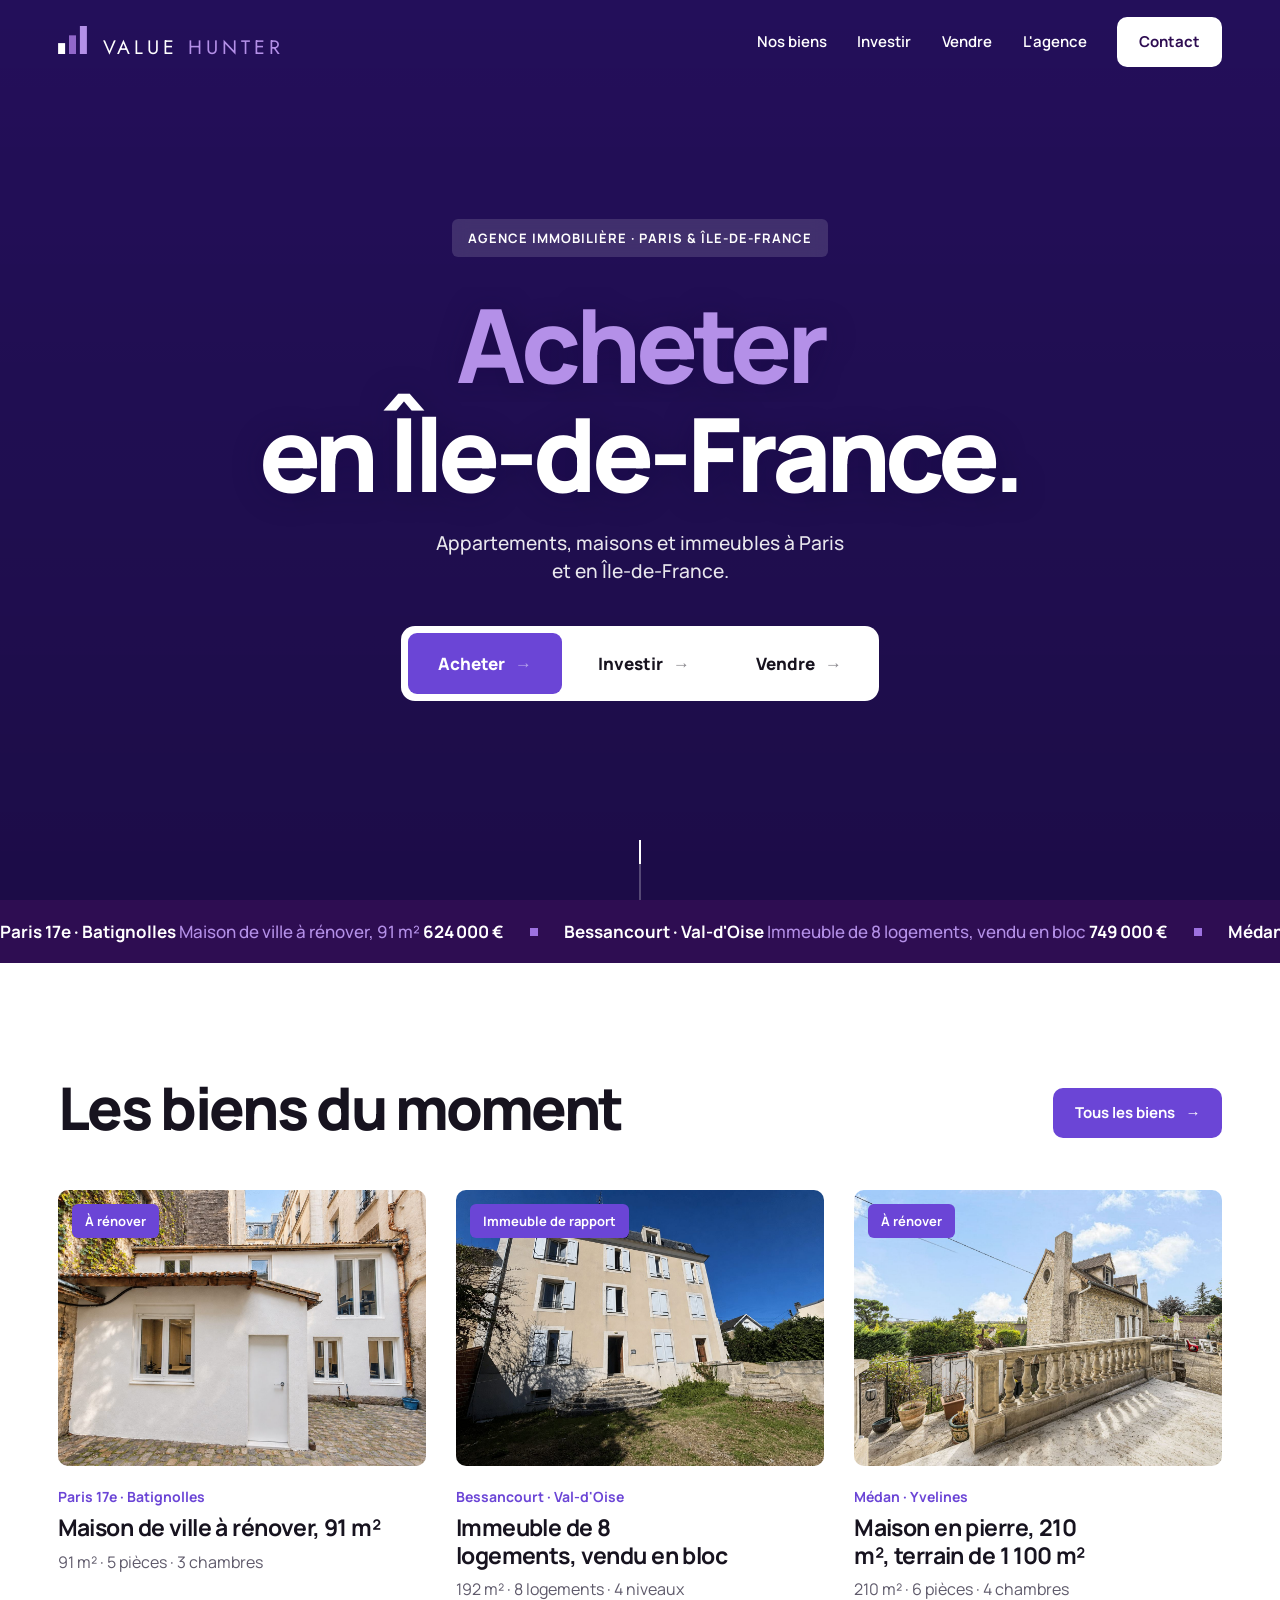
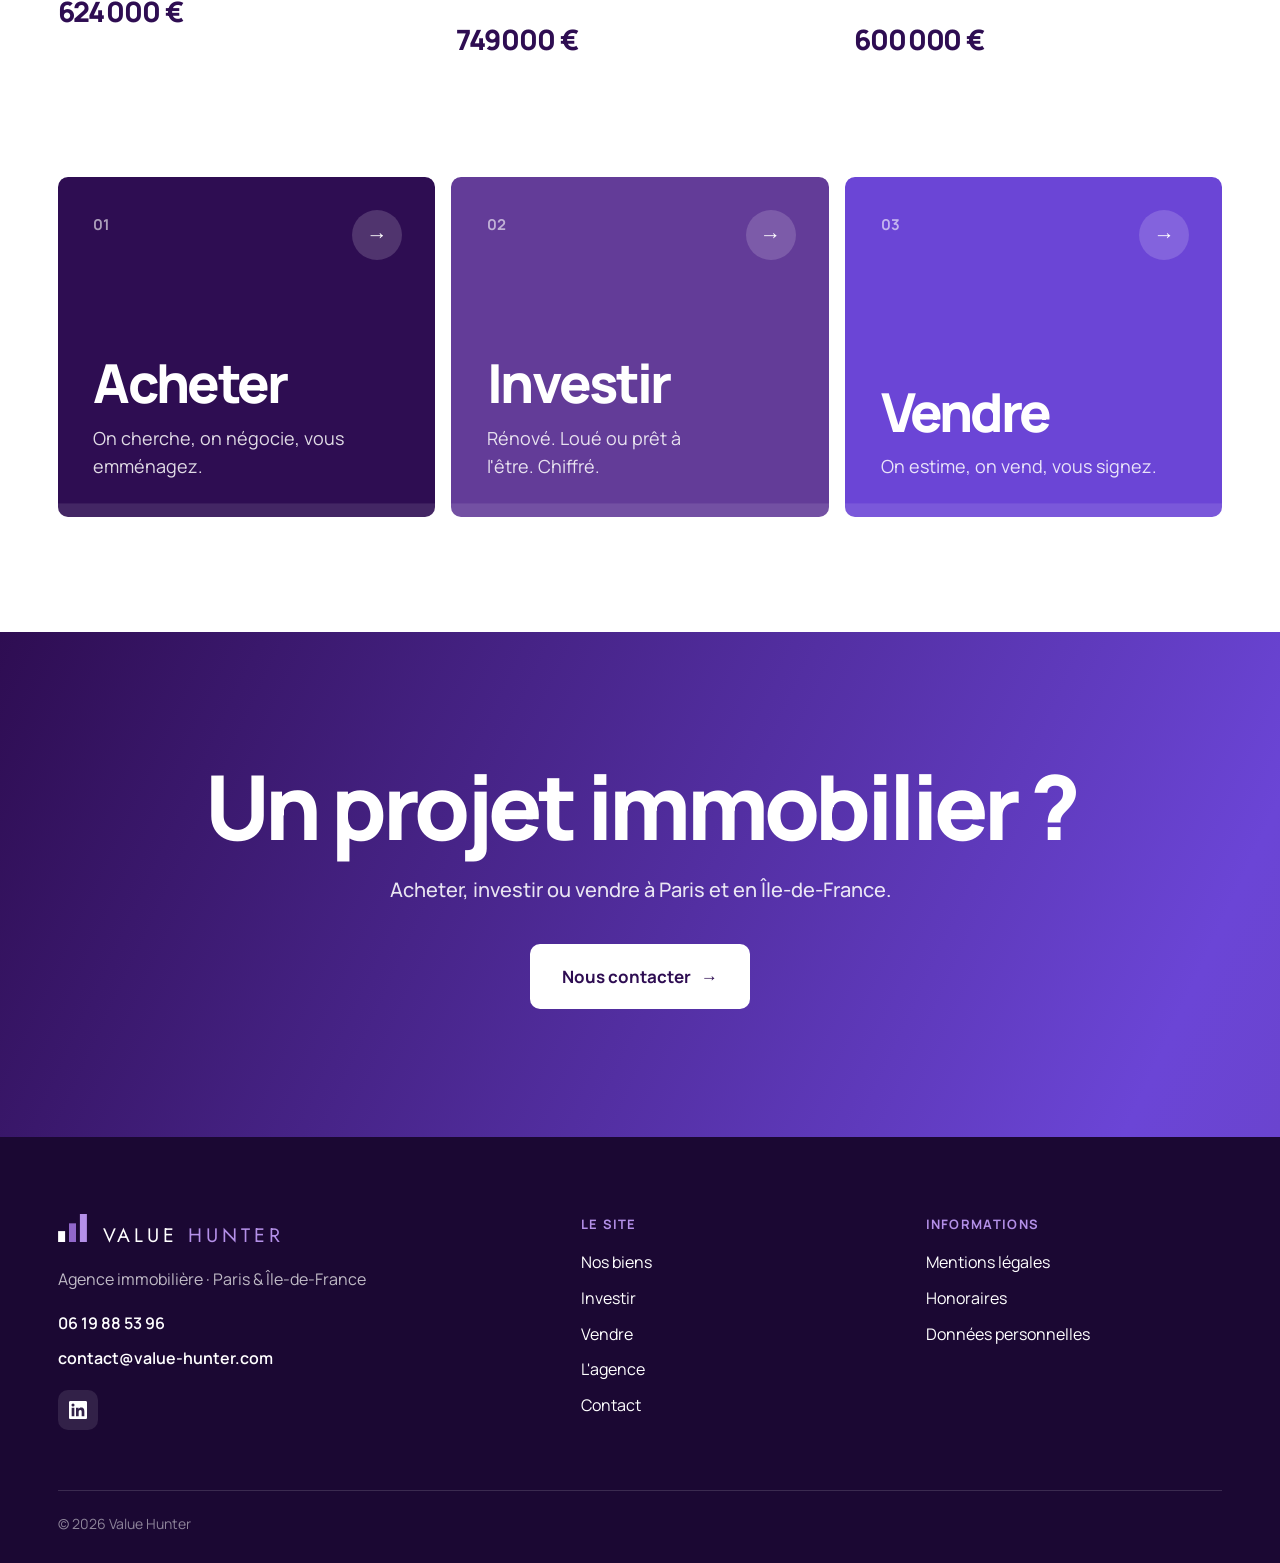
==== index.html @ bbfa6ba8 "Formulaires resserrés" ====
<!doctype html>
<html lang="fr">
<head>
  <meta charset="utf-8">
  <meta name="viewport" content="width=device-width, initial-scale=1">
  <title>Value Hunter · Agence immobilière · Paris &amp; Île-de-France</title>
  <meta name="description" content="Value Hunter, agence immobilière : acheter, investir, vendre à Paris et en Île-de-France.">
  <meta name="robots" content="noindex, nofollow">
  <meta property="og:type" content="website">
  <meta property="og:title" content="Value Hunter · Agence immobilière · Paris &amp; Île-de-France">
  <meta property="og:description" content="Value Hunter, agence immobilière : acheter, investir, vendre à Paris et en Île-de-France.">
  <link rel="icon" href="assets/img/favicon.svg" type="image/svg+xml">
  <link rel="preload" href="assets/fonts/manrope-latin.woff2" as="font" type="font/woff2" crossorigin>
  <link rel="stylesheet" href="assets/css/polices.css?v=202610031515">
  <link rel="stylesheet" href="assets/css/v4.css?v=202610031515">
  <link rel="stylesheet" href="assets/css/v4-pages.css?v=202610031515">
  <script>document.documentElement.classList.add("avec-js")</script>
</head>
<body data-page="accueil">

<main>

  <!-- Haut de page&nbsp;: vue aérienne de la Seine et de Paris, en boucle, teintée en violet.
       Source : Pexels (licence libre). Deux définitions dans assets/video/ ; la haute définition est chargée sur grand écran. -->
  <section class="hero">
    <video class="hero__video" autoplay muted loop playsinline preload="auto" aria-hidden="true" src="assets/video/seine-720.mp4" data-hd="assets/video/seine-1080.mp4"></video>
    <span class="hero__etiquette entre">Agence immobilière · Paris &amp; Île-de-France</span>
    <h1 class="entre" aria-label="Acheter, investir, vendre en Île-de-France."><span class="mots" aria-hidden="true"><span>Acheter</span><span>Investir</span><span>Vendre</span><span>Acheter</span></span><span class="nb" aria-hidden="true">en Île-de-France.</span></h1>
    <p class="entre">Appartements, maisons et immeubles à Paris et <span class="nb">en Île-de-France.</span></p>
    <div class="onglets entre">
      <a href="biens.html">Acheter</a>
      <a href="investir.html">Investir</a>
      <a href="vendre.html">Vendre</a>
    </div>
    <span class="hero__suite" aria-hidden="true"></span>
  </section>

  <div class="defile" aria-hidden="true"><div class="defile__piste" data-defile></div></div>

  <section class="section">
    <div class="conteneur">
      <div class="tete revele">
        <h2>Les biens du moment</h2>
        <a class="bouton bouton--violet" href="biens.html">Tous les biens</a>
      </div>
      <div class="biens" data-biens data-limite="3"></div>
    </div>
  </section>

  <section class="section section--serree">
    <div class="conteneur">
      <div class="entrees">
        <a class="entree revele" href="biens.html">
          <span class="entree__num">01</span>
          <h3>Acheter</h3>
          <p>On cherche, on négocie, vous emménagez.</p>
          <span class="entree__fleche" aria-hidden="true">→</span>
        </a>
        <a class="entree revele" href="investir.html" style="--delai:.1s">
          <span class="entree__num">02</span>
          <h3>Investir</h3>
          <p>Rénové. Loué ou prêt à l'être. Chiffré.</p>
          <span class="entree__fleche" aria-hidden="true">→</span>
        </a>
        <a class="entree revele" href="vendre.html" style="--delai:.2s">
          <span class="entree__num">03</span>
          <h3>Vendre</h3>
          <p>On estime, on vend, vous signez.</p>
          <span class="entree__fleche" aria-hidden="true">→</span>
        </a>
      </div>
    </div>
  </section>

  <section class="appel">
    <div class="conteneur revele">
      <h2>Un projet immobilier&nbsp;?</h2>
      <p>Acheter, investir ou vendre à Paris et en Île-de-France.</p>
      <a class="bouton bouton--blanc bouton--grand" href="contact.html">Nous contacter</a>
    </div>
  </section>
</main>

<script src="assets/js/biens.js?v=202610031515"></script>
<script src="assets/js/v4.js?v=202610031515"></script>
</body>
</html>
---- assets/css/polices.css ----
/* Polices hébergées sur le site (et non plus chargées depuis Google Fonts) :
   aucune donnée de visite n'est transmise à Google. Licence SIL Open Font License.
   Manrope est une police variable : un seul fichier couvre les graisses 400 à 800. */

@font-face {
  font-family: "Manrope";
  font-style: normal;
  font-weight: 400 800;
  font-display: swap;
  src: url("../fonts/manrope-latin-ext.woff2") format("woff2");
  unicode-range: U+0100-02BA, U+02BD-02C5, U+02C7-02CC, U+02CE-02D7, U+02DD-02FF, U+0304, U+0308, U+0329, U+1D00-1DBF, U+1E00-1E9F, U+1EF2-1EFF, U+2020, U+20A0-20AB, U+20AD-20C0, U+2113, U+2C60-2C7F, U+A720-A7FF;
}

@font-face {
  font-family: "Manrope";
  font-style: normal;
  font-weight: 400 800;
  font-display: swap;
  src: url("../fonts/manrope-latin.woff2") format("woff2");
  unicode-range: U+0000-00FF, U+0131, U+0152-0153, U+02BB-02BC, U+02C6, U+02DA, U+02DC, U+0304, U+0308, U+0329, U+2000-206F, U+20AC, U+2122, U+2191, U+2193, U+2212, U+2215, U+FEFF, U+FFFD;
}

/* Jost, réduite aux seules lettres du logo « VALUE HUNTER ». */
@font-face {
  font-family: "Jost";
  font-style: normal;
  font-weight: 400;
  font-display: swap;
  src: url("../fonts/jost-logo.woff2") format("woff2");
  unicode-range: U+20, U+41, U+45, U+48, U+4C, U+4E, U+52, U+54-56;
}
---- assets/css/v4.css ----
/* ==========================================================================
   VALUE HUNTER — style « piste 2 » (vidéo aérienne, moderne)
   Vidéo teintée en violet, titres gras, aplats de couleur francs et lisibles.
   Angles à peine adoucis (pas de gros arrondis), du mouvement à chaque section.
   Pour l'instant utilisé par la page d'accueil uniquement.
   ========================================================================== */

:root {
  /* Couleurs du logo d'origine */
  --nuit: #2E0D52;
  --prune: #633C98;
  --lilas: #9D71E0;
  --lilas-clair: #B490E8;

  --violet: #6B45D6;
  --fond: #FFFFFF;
  --fond-doux: #F6F3FB;
  --encre: #17131F;
  --gris: #5F5A6B;
  --filet: #E6E1EE;

  --police: "Manrope", "Segoe UI", Arial, sans-serif;
  --logo: "Jost", "Manrope", Arial, sans-serif;

  --rayon: 10px;
  --largeur: 1240px;
  --marge: clamp(20px, 4.5vw, 60px);
  --section: clamp(72px, 9vw, 128px);
  --courbe: cubic-bezier(0.2, 0.8, 0.2, 1);
}

*, *::before, *::after { box-sizing: border-box; }
html { scroll-behavior: smooth; -webkit-text-size-adjust: 100%; }
body { margin: 0; background: var(--fond); color: var(--encre); font-family: var(--police); font-size: 18px; line-height: 1.6; -webkit-font-smoothing: antialiased; overflow-x: hidden; }
img, video { display: block; max-width: 100%; }
a { color: inherit; text-decoration: none; }
button { font: inherit; color: inherit; }
:focus-visible { outline: 2px solid var(--lilas); outline-offset: 3px; }
.nb { white-space: nowrap; }

.conteneur { width: 100%; max-width: calc(var(--largeur) + 2 * var(--marge)); margin-inline: auto; padding-inline: var(--marge); }
.section { padding-block: var(--section); }

h1, h2, h3 { margin: 0; font-weight: 800; letter-spacing: -0.04em; line-height: 1.02; text-wrap: balance; }
h2 { font-size: clamp(36px, 4.6vw, 64px); }
h3 { font-size: 23px; font-weight: 700; letter-spacing: -0.025em; line-height: 1.2; }
p { margin: 0; text-wrap: pretty; }

/* ---------- Logo d'origine : trois barres, trois teintes, wordmark bicolore */

.logo { display: inline-flex; align-items: baseline; gap: 16px; }
.logo svg { width: 29px; height: 28px; flex: none; }
.logo__mot { font-family: var(--logo); font-size: 19.5px; line-height: 1; letter-spacing: 0.2em; white-space: nowrap; }
.logo .b1, .logo .value { fill: var(--nuit); color: var(--nuit); }
.logo .b2 { fill: var(--prune); }
.logo .b3, .logo .hunter { fill: var(--lilas); color: var(--lilas); }
/* Version pour fonds sombres */
.logo--clair .b1, .logo--clair .value { fill: #fff; color: #fff; }
.logo--clair .b2 { fill: #9167CA; }
.logo--clair .b3, .logo--clair .hunter { fill: var(--lilas-clair); color: var(--lilas-clair); }
.logo .b1, .logo .b2, .logo .b3, .logo .value, .logo .hunter { transition: fill 0.3s, color 0.3s; }

/* ---------- Boutons : aplats pleins, bien lisibles ----------------------- */

.bouton { display: inline-flex; align-items: center; justify-content: center; gap: 10px; padding: 13px 22px; border-radius: var(--rayon); font-size: 15px; font-weight: 700; transition: background 0.25s, color 0.25s, transform 0.3s var(--courbe); }
.bouton::after { content: "→"; transition: transform 0.3s var(--courbe); }
.bouton:hover { transform: translateY(-2px); }
.bouton:hover::after { transform: translateX(4px); }
.bouton--blanc { background: #fff; color: var(--nuit); }
.bouton--blanc:hover { background: var(--lilas-clair); }
.bouton--violet { background: var(--violet); color: #fff; }
.bouton--violet:hover { background: var(--nuit); }
.bouton--grand { padding: 19px 32px; font-size: 17px; }

/* ---------- En-tête ------------------------------------------------------ */

.entete { position: fixed; inset: 0 0 auto 0; z-index: 50; transition: background 0.3s, box-shadow 0.3s; }
.entete__barre { display: flex; align-items: center; justify-content: space-between; gap: 24px; height: 84px; }
.nav { display: flex; align-items: center; gap: clamp(18px, 2.4vw, 36px); font-size: 15px; font-weight: 600; color: #fff; }
.nav a:not(.bouton) { position: relative; padding-block: 6px; }
.nav a:not(.bouton)::after { content: ""; position: absolute; left: 0; right: 0; bottom: 0; height: 2px; background: currentColor; transform: scaleX(0); transform-origin: left; transition: transform 0.3s var(--courbe); }
.nav a:not(.bouton):hover::after { transform: scaleX(1); }
.nav .bouton::after { display: none; }

/* Au défilement : fond blanc, logo en couleurs */
.entete--defile { background: rgba(255, 255, 255, 0.94); backdrop-filter: blur(14px); box-shadow: 0 1px 0 var(--filet); }
.entete--defile .nav { color: var(--encre); }
.entete--defile .nav .bouton { background: var(--violet); color: #fff; }
.entete--defile .nav .bouton:hover { background: var(--nuit); }

.burger { display: none; width: 44px; height: 44px; padding: 0; border: 0; background: none; cursor: pointer; position: relative; color: #fff; }
.entete--defile .burger, .entete--ouvert .burger { color: var(--encre); }
.burger span { position: absolute; left: 10px; right: 10px; height: 2px; background: currentColor; transition: transform 0.3s, top 0.3s; }
.burger span:nth-child(1) { top: 17px; }
.burger span:nth-child(2) { top: 26px; }
.entete--ouvert .burger span:nth-child(1) { top: 21px; transform: rotate(45deg); }
.entete--ouvert .burger span:nth-child(2) { top: 21px; transform: rotate(-45deg); }

@media (max-width: 880px) {
  .entete__barre { height: 70px; }
  .burger { display: block; }
  .nav { position: fixed; inset: 70px 0 auto 0; flex-direction: column; align-items: stretch; gap: 0; padding: 8px var(--marge) 26px; background: #fff; color: var(--encre); box-shadow: 0 30px 50px rgba(30, 10, 70, 0.18); opacity: 0; visibility: hidden; transform: translateY(-8px); transition: opacity 0.25s, transform 0.25s var(--courbe), visibility 0s 0.25s; }
  .entete--ouvert { background: #fff; }
  .entete--ouvert .nav { opacity: 1; visibility: visible; transform: none; transition: opacity 0.25s, transform 0.25s var(--courbe); }
  .nav a:not(.bouton) { padding: 17px 0; border-bottom: 1px solid var(--filet); font-size: 21px; font-weight: 800; letter-spacing: -0.02em; }
  .nav a:not(.bouton)::after { display: none; }
  .nav .bouton { margin-top: 22px; padding: 17px; background: var(--violet); color: #fff; }
}

/* ---------- Hero : vidéo aérienne teintée -------------------------------- */

.hero { position: relative; display: flex; flex-direction: column; align-items: center; justify-content: center; min-height: 100vh; min-height: 100svh; padding: 120px var(--marge) 100px; overflow: hidden; background: #2A1260; color: #fff; text-align: center; }
.hero__video { position: absolute; inset: 0; width: 100%; height: 100%; object-fit: cover; filter: grayscale(1) contrast(1.25) brightness(1.15); }
.hero::before { content: ""; position: absolute; inset: 0; z-index: 1; background: linear-gradient(180deg, rgba(58, 26, 128, 0.6), rgba(34, 14, 78, 0.78)); mix-blend-mode: multiply; }
.hero::after { content: ""; position: absolute; inset: 0; z-index: 1; background: rgba(84, 44, 180, 0.2); }
.hero > *:not(.hero__video) { position: relative; z-index: 2; }

.hero__etiquette { padding: 9px 16px; border-radius: 6px; background: rgba(255, 255, 255, 0.14); backdrop-filter: blur(8px); font-size: 13px; font-weight: 700; letter-spacing: 0.08em; text-transform: uppercase; }
.hero h1 { margin: 30px 0 24px; font-size: clamp(46px, 8vw, 120px); line-height: 1; letter-spacing: -0.05em; text-shadow: 0 2px 30px rgba(20, 0, 60, 0.35); }

/* Le premier mot du titre change : Acheter, Vendre, Investir */
.mots { display: block; height: 1.12em; overflow: hidden; color: var(--lilas-clair); }
.mots span { display: block; height: 1.12em; line-height: 1.12; animation: mots 7.5s var(--courbe) infinite; }
@keyframes mots {
  0%, 27% { transform: translateY(0); }
  33%, 60% { transform: translateY(-100%); }
  66%, 93% { transform: translateY(-200%); }
  100% { transform: translateY(-300%); }
}

.hero p { max-width: 30em; margin-bottom: 40px; font-size: clamp(18px, 1.5vw, 21px); font-weight: 500; line-height: 1.5; color: rgba(255, 255, 255, 0.9); }

/* Choix Acheter / Investir / Vendre : une barre blanche, nette et lisible */
.onglets { display: inline-flex; flex-wrap: wrap; justify-content: center; gap: 6px; padding: 7px; background: #fff; color: var(--encre); border-radius: 14px; font-weight: 800; font-size: 17px; }
.onglets a { display: inline-flex; align-items: center; gap: 10px; padding: 17px 30px; border-radius: 9px; transition: background 0.25s, color 0.25s; }
.onglets a::after { content: "→"; font-weight: 500; opacity: 0.5; transition: transform 0.3s var(--courbe), opacity 0.3s; }
.onglets a:first-child { background: var(--violet); color: #fff; }
.onglets a:hover { background: var(--nuit); color: #fff; }
.onglets a:hover::after { transform: translateX(5px); opacity: 1; }
@media (max-width: 560px) { .onglets { width: 100%; } .onglets a { flex: 1 1 100%; justify-content: space-between; } }

.hero__suite { position: absolute !important; left: 50%; bottom: 0; width: 2px; height: 60px; margin-left: -1px; background: rgba(255, 255, 255, 0.25); overflow: hidden; }
.hero__suite::after { content: ""; position: absolute; left: 0; top: 0; width: 100%; height: 40%; background: #fff; animation: descend 2.2s var(--courbe) infinite; }
@keyframes descend { from { transform: translateY(-100%); } to { transform: translateY(260%); } }

.hero .entre { animation: entre 1.1s var(--courbe) both; }
.hero .entre:nth-child(3) { animation-delay: 0.1s; }
.hero .entre:nth-child(4) { animation-delay: 0.2s; }
.hero .entre:nth-child(5) { animation-delay: 0.3s; }
@keyframes entre { from { opacity: 0; transform: translateY(22px); } }

/* ---------- Bandeau défilant des biens ----------------------------------- */

.defile { overflow: hidden; padding: 18px 0; background: var(--nuit); color: #fff; font-size: 17px; font-weight: 700; white-space: nowrap; }
.defile__piste { display: inline-block; animation: defile 36s linear infinite; }
.defile:hover .defile__piste { animation-play-state: paused; }
.defile span { color: var(--lilas-clair); font-weight: 500; }
.defile i { display: inline-block; width: 8px; height: 8px; margin: 0 26px 2px; background: var(--lilas); vertical-align: middle; }
@keyframes defile { to { transform: translateX(-50%); } }

/* ---------- Têtes de section --------------------------------------------- */

.tete { display: flex; flex-wrap: wrap; align-items: end; justify-content: space-between; gap: 18px 40px; margin-bottom: clamp(32px, 4vw, 56px); }

/* ---------- Cartes de biens ---------------------------------------------- */

.biens { display: grid; gap: 30px; grid-template-columns: repeat(auto-fill, minmax(min(100%, 320px), 1fr)); }
.bien { display: flex; flex-direction: column; }
.bien__photo { position: relative; aspect-ratio: 4 / 3; overflow: hidden; border-radius: var(--rayon); background: var(--fond-doux); }
.bien__photo img { width: 100%; height: 100%; object-fit: cover; transition: transform 0.9s var(--courbe); }
.bien:hover .bien__photo img { transform: scale(1.07); }
.bien__tag { position: absolute; left: 14px; top: 14px; z-index: 2; padding: 7px 13px; border-radius: 6px; background: var(--violet); color: #fff; font-size: 13px; font-weight: 700; }
.bien__statut { position: absolute; left: 0; right: 0; bottom: 0; padding: 12px 16px; background: var(--violet); color: #fff; font-size: 16px; font-weight: 800; text-align: center; letter-spacing: 0.02em; }
.bien__projection { position: absolute; right: 12px; top: 14px; z-index: 2; padding: 6px 10px; border-radius: 6px; background: rgba(23, 19, 31, 0.72); color: #fff; font-size: 12px; font-weight: 700; }
/* Au survol : un voile violet monte sur la photo */
.bien__voir { position: absolute; inset: 0; display: flex; align-items: flex-end; justify-content: space-between; padding: 20px; background: linear-gradient(180deg, rgba(46, 13, 82, 0) 35%, rgba(46, 13, 82, 0.88) 100%); color: #fff; font-weight: 700; font-size: 17px; opacity: 0; transform: translateY(14px); transition: opacity 0.4s, transform 0.5s var(--courbe); }
.bien__voir::after { content: "→"; display: grid; place-items: center; width: 44px; height: 44px; border-radius: 50%; background: #fff; color: var(--nuit); }
.bien:hover .bien__voir { opacity: 1; transform: none; }
.bien__corps { display: flex; flex-direction: column; flex: 1; padding-top: 20px; }
.bien__lieu { font-size: 14px; font-weight: 700; color: var(--violet); }
.bien h3 { margin: 6px 0 8px; }
.bien__specs { font-size: 16px; color: var(--gris); }
.bien__prix { margin-top: 14px; font-size: 28px; font-weight: 800; letter-spacing: -0.04em; color: var(--nuit); }

/* ---------- Trois entrées : trois aplats aux couleurs du logo ------------ */

.entrees { display: grid; gap: 16px; }
@media (min-width: 860px) { .entrees { grid-template-columns: repeat(3, 1fr); } }
.entree { position: relative; display: flex; flex-direction: column; min-height: 340px; padding: clamp(28px, 2.8vw, 40px); border-radius: var(--rayon); overflow: hidden; color: #fff; transition: transform 0.45s var(--courbe); }
.entree:nth-child(1) { background: var(--nuit); }
.entree:nth-child(2) { background: var(--prune); }
.entree:nth-child(3) { background: var(--violet); }
/* Au survol, une barre monte depuis le bas, comme celles du logo */
.entree::before { content: ""; position: absolute; left: 0; right: 0; bottom: 0; height: 100%; background: rgba(255, 255, 255, 0.1); transform: scaleY(0.04); transform-origin: bottom; transition: transform 0.6s var(--courbe); }
.entree > * { position: relative; }
.entree__num { font-size: 15px; font-weight: 700; color: rgba(255, 255, 255, 0.6); }
.entree h3 { margin: auto 0 14px; padding-top: 40px; font-size: clamp(40px, 4.2vw, 58px); font-weight: 800; letter-spacing: -0.05em; line-height: 1; }
.entree p { max-width: 22em; font-size: 18px; color: rgba(255, 255, 255, 0.85); }
.entree__fleche { position: absolute !important; right: clamp(24px, 2.6vw, 36px); top: clamp(24px, 2.6vw, 36px); display: grid; place-items: center; width: 50px; height: 50px; border-radius: 50%; background: rgba(255, 255, 255, 0.16); font-size: 21px; transition: background 0.35s, color 0.35s, transform 0.45s var(--courbe); }
.entree:hover, .avec-js .entree.revele.visible:hover { transform: translateY(-8px); }
.entree:hover::before { transform: scaleY(1); }
.entree:hover .entree__fleche { background: #fff; color: var(--nuit); transform: rotate(-45deg); }

/* ---------- Bandeau contact : pleine largeur, collé au pied de page ------ */

.appel { position: relative; overflow: hidden; padding-block: clamp(80px, 10vw, 150px); background: linear-gradient(115deg, var(--nuit), var(--violet), var(--prune), var(--nuit)); background-size: 300% 100%; animation: glisse 16s ease-in-out infinite alternate; color: #fff; text-align: center; }
@keyframes glisse { to { background-position: 100% 0; } }
.appel h2 { font-size: clamp(42px, 7vw, 104px); letter-spacing: -0.05em; }
.appel p { max-width: 28em; margin: 22px auto 38px; font-size: 20px; font-weight: 500; color: rgba(255, 255, 255, 0.88); }

/* ---------- Pied de page ------------------------------------------------- */

.pied { background: #1B0833; color: rgba(255, 255, 255, 0.72); padding-block: clamp(52px, 6vw, 84px) 28px; font-size: 16px; }
.pied__grille { display: grid; gap: 36px; }
@media (min-width: 820px) { .pied__grille { grid-template-columns: 1.6fr 1fr 1fr; gap: 48px; } }
.pied__texte { margin-top: 18px; max-width: 24em; }
.pied .pied__coordonnees { margin-top: 18px; font-weight: 600; }
.pied__reseaux { display: flex; gap: 10px; margin-top: 18px; }
.reseau { display: grid; place-items: center; width: 40px; height: 40px; border-radius: var(--rayon); background: rgba(255, 255, 255, 0.1); color: #fff; transition: background 0.25s; }
.reseau:hover { background: var(--violet); }
.reseau svg { width: 18px; height: 18px; }
.pied h4 { margin: 0 0 16px; font-size: 13px; font-weight: 700; letter-spacing: 0.1em; text-transform: uppercase; color: var(--lilas-clair); }
.pied ul { list-style: none; margin: 0; padding: 0; display: grid; gap: 10px; }
.pied ul a { color: #fff; transition: color 0.25s; }
.pied ul a:hover { color: var(--lilas-clair); }
.pied__bas { margin-top: clamp(36px, 5vw, 60px); padding-top: 22px; border-top: 1px solid rgba(255, 255, 255, 0.14); font-size: 14px; color: rgba(255, 255, 255, 0.5); }

/* ---------- Apparitions -------------------------------------------------- */

.avec-js .revele { opacity: 0; transform: translateY(30px); transition: opacity 0.8s var(--courbe), transform 0.8s var(--courbe); transition-delay: var(--delai, 0s); }
.avec-js .revele.visible { opacity: 1; transform: none; }

@media (prefers-reduced-motion: reduce) {
  html { scroll-behavior: auto; }
  *, *::before, *::after { animation: none !important; transition: none !important; }
  .avec-js .revele { opacity: 1; transform: none; }
}
---- assets/css/v4-pages.css ----
/* ==========================================================================
   VALUE HUNTER — composants des pages intérieures
   Complète v4.css (même charte) : en-têtes de page, filtres, fiche d'un bien,
   formulaires, simulateur, pages légales.
   ========================================================================== */

.nav a[aria-current="page"]::after { transform: scaleX(1); }

.section--douce { background: var(--fond-doux); }
.section--serree { padding-top: 0; }
.chapo { max-width: 34em; font-size: clamp(19px, 1.6vw, 22px); line-height: 1.55; color: var(--gris); }
.texte { max-width: 40em; font-size: clamp(18px, 1.5vw, 21px); }
.texte p + p { margin-top: 1.1em; }

/* En-tête de page : bandeau violet animé, sans vidéo.
   Plus bas que sur l'accueil, texte à gauche, rappel des barres du logo à droite. */
.hero--page { min-height: 0; align-items: flex-start; padding: clamp(128px, 12vw, 164px) max(var(--marge), calc((100vw - var(--largeur)) / 2)) clamp(44px, 5vw, 68px); background: linear-gradient(115deg, var(--nuit), var(--violet), var(--prune), var(--nuit)); background-size: 300% 100%; animation: glisse 18s ease-in-out infinite alternate; text-align: left; }
.hero--page::before, .hero--page::after { display: none; }
.hero--page h1 { margin: 22px 0 0; max-width: 11em; font-size: clamp(44px, 6.2vw, 88px); }
.hero--page p { margin: 20px 0 0; max-width: 26em; }
.hero--fiche h1 { margin-top: 22px; max-width: 15em; font-size: clamp(34px, 4.4vw, 62px); }

/* Rappel du logo : une série de filets blancs très fins, de plus en plus hauts, qui se tracent à l'arrivée */
.hero__barres { position: absolute !important; z-index: 1 !important; right: max(var(--marge), calc((100vw - var(--largeur)) / 2)); bottom: 0; display: flex; align-items: flex-end; gap: clamp(9px, 1vw, 14px); height: 64%; pointer-events: none; }
.hero__barres i { display: block; width: 1px; height: calc(8% + var(--n) * 5.4%); background: linear-gradient(180deg, #fff, rgba(255, 255, 255, 0.25)); opacity: calc(0.35 + var(--n) * 0.035); transform-origin: bottom; animation: barre-monte 1.4s var(--courbe) both; animation-delay: calc(0.1s + var(--n) * 0.045s); }
@keyframes barre-monte { from { transform: scaleY(0); } }
@media (max-width: 760px) { .hero__barres { height: 40%; gap: 8px; } .hero__barres i:nth-child(-n+8) { display: none; } }

/* Page L'agence : la présentation est dans le bandeau, les trois questions mordent dessus */
.hero--texte { padding-top: clamp(112px, 10vw, 136px); padding-bottom: clamp(44px, 5vw, 64px); }
.hero--texte h1 { margin-top: 20px; max-width: 24em; text-wrap: pretty; font-size: clamp(24px, 2.7vw, 37px); font-weight: 400; letter-spacing: -0.025em; line-height: 1.22; text-shadow: none; }
.hero--texte h1 strong { font-weight: 800; }
/* Sous la phrase : un filet, une ligne plus discrète, et les trois mots-clés en pastilles */
.hero--texte .hero__ligne { display: flex; flex-wrap: wrap; align-items: center; gap: 10px 16px; margin-top: 26px; padding-top: 20px; max-width: none; border-top: 1px solid rgba(255, 255, 255, 0.28); font-size: 16px; font-weight: 500; color: rgba(255, 255, 255, 0.82); }
.hero__puces { display: inline-flex; flex-wrap: wrap; gap: 8px; }
.hero__puces span { padding: 6px 13px; border-radius: 6px; background: rgba(255, 255, 255, 0.16); font-size: 14px; font-weight: 700; color: #fff; }

.section--chevauche { padding-top: clamp(28px, 3vw, 44px); padding-bottom: clamp(56px, 7vw, 96px); }
/* Cartes claires : fond lilas très pâle, texte sombre ; elles passent au violet au survol */
.entrees .entree--question { min-height: 0; justify-content: flex-start; padding: clamp(26px, 2.6vw, 36px); background: var(--fond-doux); color: var(--encre); transition: color 0.35s, transform 0.45s var(--courbe); }
.entrees .entree--question::before { height: 100%; background: linear-gradient(150deg, var(--violet), var(--nuit)); transform: none; opacity: 0; transition: opacity 0.35s; }
.entree--question:hover { color: #fff; }
.entree--question:hover::before { opacity: 1; }
.entree--question h3 { color: var(--nuit); transition: color 0.35s; }
.entree--question:hover h3 { color: #fff; }
.entrees .entree--question p { color: var(--gris); transition: color 0.35s; }
.entrees .entree--question:hover p { color: rgba(255, 255, 255, 0.88); }
.entree--question .entree__fleche { background: #fff; color: var(--nuit); }
.entree--question h3 { margin: 0 0 12px; padding: 4px 62px 0 0; font-size: clamp(25px, 2.4vw, 32px); letter-spacing: -0.035em; line-height: 1.08; }
.entree--question p { max-width: none; font-size: 17px; }
.entree--question .entree__fleche { width: 44px; height: 44px; font-size: 18px; right: clamp(20px, 2vw, 28px); top: clamp(20px, 2vw, 28px); }

.manifeste { font-size: clamp(24px, 2.6vw, 36px); font-weight: 500; letter-spacing: -0.025em; line-height: 1.28; text-wrap: balance; }
.manifeste + p { margin-top: 28px; font-size: clamp(18px, 1.5vw, 21px); color: var(--gris); }

/* Acheter, rénover, revendre : trois filets fins qui montent, dans les violets du logo.
   Même langage que les filets des bandeaux : du trait, pas de bloc. */
.regard { display: grid; grid-template-columns: repeat(3, 1fr); gap: clamp(14px, 2.4vw, 40px); align-items: end; height: clamp(260px, 28vw, 360px); border-bottom: 1px solid var(--filet); }
.regard__barre { position: relative; display: flex; align-items: flex-end; padding: 0 0 20px 20px; font-size: clamp(16px, 1.6vw, 21px); font-weight: 600; letter-spacing: -0.015em; line-height: 1.2; color: var(--encre); }
.regard__barre:nth-child(1) { height: 40%; --trait: var(--nuit); }
.regard__barre:nth-child(2) { height: 69%; --trait: var(--prune); }
.regard__barre:nth-child(3) { height: 100%; --trait: var(--lilas); }
/* Le filet, et son petit carré au sommet */
.regard__barre::before { content: ""; position: absolute; left: 0; bottom: 0; width: 2px; height: 100%; background: var(--trait); transform-origin: bottom; }
.regard__barre::after { content: ""; position: absolute; left: -3px; top: -4px; width: 8px; height: 8px; background: var(--trait); }
.avec-js .regard .regard__barre::before { transform: scaleY(0); }
.avec-js .regard .regard__barre::after, .avec-js .regard .regard__barre span { opacity: 0; }
.avec-js .regard.visible .regard__barre::before { transform: none; transition: transform 1.1s var(--courbe); transition-delay: calc(var(--i) * 0.2s); }
.avec-js .regard.visible .regard__barre::after, .avec-js .regard.visible .regard__barre span { opacity: 1; transition: opacity 0.5s; transition-delay: calc(0.8s + var(--i) * 0.2s); }

/* Trois questions : un filet de couleur qui se trace, la question, la réponse, un lien.
   Même registre fin que les filets : du trait, pas de bloc. */
.questions { display: grid; gap: clamp(36px, 4vw, 64px); }
@media (min-width: 860px) { .questions { grid-template-columns: repeat(3, 1fr); } }
.question { position: relative; display: flex; flex-direction: column; padding-top: 30px; }
.question::before { content: ""; position: absolute; left: 0; right: 0; top: 0; height: 2px; background: var(--trait); transform-origin: left; }
.question:nth-child(1) { --trait: var(--nuit); }
.question:nth-child(2) { --trait: var(--prune); }
.question:nth-child(3) { --trait: var(--lilas); }
.question h3 { margin-bottom: 14px; font-size: clamp(24px, 2.3vw, 30px); font-weight: 700; letter-spacing: -0.03em; line-height: 1.12; transition: color 0.3s; }
.question p { margin-bottom: 26px; color: var(--gris); }
.question__lien { display: inline-flex; align-items: center; gap: 10px; margin-top: auto; font-size: 15px; font-weight: 700; color: var(--violet); }
.question__lien::after { content: "→"; transition: transform 0.3s var(--courbe); }
.question:hover h3 { color: var(--violet); }
.question:hover .question__lien::after { transform: translateX(6px); }
.avec-js .questions .question::before { transform: scaleX(0); }
.avec-js .questions.visible .question::before { transform: none; transition: transform 1s var(--courbe); }
.avec-js .questions.visible .question:nth-child(2)::before { transition-delay: 0.18s; }
.avec-js .questions.visible .question:nth-child(3)::before { transition-delay: 0.36s; }
.appel--phrase h2 { max-width: 15em; margin-inline: auto; font-size: clamp(32px, 4.6vw, 64px); }
.appel--phrase .bouton { margin-top: 38px; }
.hero--page .hero__prix { margin-top: 22px; font-size: clamp(28px, 3vw, 40px); font-weight: 800; letter-spacing: -0.04em; color: var(--lilas-clair); }

/* Filtres */
.filtres { display: flex; flex-wrap: wrap; gap: 8px; margin-bottom: clamp(32px, 4vw, 52px); }
.filtres button { padding: 12px 20px; border: 0; border-radius: var(--rayon); background: var(--fond-doux); cursor: pointer; font-size: 15px; font-weight: 700; color: var(--nuit); transition: background 0.2s, color 0.2s; }
.filtres button:hover { background: var(--filet); }
.filtres button[aria-pressed="true"] { background: var(--violet); color: #fff; }
.bien[hidden] { display: none; }
.bien__ligne { margin-top: 6px; font-size: 14px; font-weight: 500; color: var(--gris); }

/* Blocs de couleur non cliquables (profils, principes) */
div.entree { min-height: 270px; }
div.entree:hover, .avec-js div.entree.revele.visible:hover { transform: none; }
div.entree h3 { font-size: clamp(30px, 3vw, 40px); }

/* Étapes : trois aplats aux violets du logo, grand chiffre en filigrane,
   reliés par une flèche. Ils arrivent l'un après l'autre au défilement. */
.etapes { display: grid; gap: 16px; counter-reset: etape; }
@media (min-width: 860px) { .etapes { grid-template-columns: repeat(3, 1fr); } }
.etape { position: relative; counter-increment: etape; display: flex; flex-direction: column; justify-content: flex-end; min-height: 0; padding: clamp(22px, 2.2vw, 30px) clamp(24px, 2.4vw, 34px); border-radius: var(--rayon); color: var(--encre); background: var(--fond-doux); transition: transform 0.45s var(--courbe); }
.etape::before { content: "0" counter(etape); display: block; margin-bottom: 14px; font-size: 14px; font-weight: 800; letter-spacing: 0.04em; color: var(--violet); }
.etape h3 { margin-bottom: 6px; color: var(--nuit); font-size: clamp(24px, 2.2vw, 30px); font-weight: 800; letter-spacing: -0.04em; line-height: 1.02; }
.etape p { font-size: 17px; color: var(--gris); }
.etape:hover { transform: translateY(-6px); }
/* Flèche de liaison, à cheval entre deux étapes */
.etape:not(:last-child)::after { content: "→"; position: absolute; z-index: 2; right: -24px; top: 50%; display: grid; place-items: center; width: 34px; height: 34px; margin-top: -17px; border-radius: 50%; background: var(--lilas); color: #fff; font-size: 15px; box-shadow: 0 0 0 5px #fff; }
@media (max-width: 859px) { .etape:not(:last-child)::after { right: auto; left: 50%; top: auto; bottom: -24px; margin: 0 0 0 -17px; transform: rotate(90deg); } }
.avec-js .etapes .etape { opacity: 0; transform: translateY(34px); }
.avec-js .etapes.visible .etape { opacity: 1; transform: none; transition: opacity 0.8s var(--courbe), transform 0.8s var(--courbe); }
.avec-js .etapes.visible .etape:nth-child(2) { transition-delay: 0.15s; }
.avec-js .etapes.visible .etape:nth-child(3) { transition-delay: 0.3s; }
.avec-js .etapes.visible .etape:hover { transform: translateY(-6px); transition-delay: 0s; }


/* Deux colonnes */
.duo { display: grid; gap: clamp(36px, 5vw, 88px); align-items: start; }
.duo > * { min-width: 0; }
@media (min-width: 920px) { .duo { grid-template-columns: repeat(2, minmax(0, 1fr)); } }
.duo h2 { margin-bottom: 22px; }

.liste { list-style: none; margin: 0; padding: 0; }
.liste li { position: relative; padding: 17px 0 17px 30px; border-bottom: 1px solid var(--filet); font-weight: 500; }
.liste li:first-child { border-top: 1px solid var(--filet); }
.liste li::before { content: ""; position: absolute; left: 0; top: 1.55em; width: 10px; height: 10px; background: var(--violet); }

/* Simulateur de rendement */
.simulateur { display: grid; gap: clamp(28px, 4vw, 64px); padding: clamp(26px, 3.6vw, 52px); border-radius: var(--rayon); background: var(--nuit); color: #fff; }
.simulateur > * { min-width: 0; }
@media (min-width: 860px) { .simulateur { grid-template-columns: 1fr 1fr; align-items: center; } }
.simulateur .champ label { color: #fff; }
.simulateur .champ input { background: rgba(255, 255, 255, 0.1); border-color: rgba(255, 255, 255, 0.25); color: #fff; font-weight: 700; }
.simulateur .champ input:focus { border-color: var(--lilas-clair); }
.simulateur__etiquette { font-size: 14px; font-weight: 700; letter-spacing: 0.08em; text-transform: uppercase; color: var(--lilas-clair); }
.simulateur__valeur { display: block; margin: 6px 0 16px; font-size: clamp(64px, 9vw, 128px); font-weight: 800; letter-spacing: -0.06em; line-height: 1; white-space: nowrap; }
.simulateur__mention { font-size: 14px; color: rgba(255, 255, 255, 0.7); }

/* Formulaires */
.formulaire { display: grid; gap: 18px; }
.formulaire__rang { display: grid; gap: 18px; }
@media (min-width: 600px) { .formulaire__rang { grid-template-columns: repeat(2, 1fr); } }
.champ { display: grid; gap: 8px; }
.champ[hidden] { display: none; }
.champ label, .champ legend { padding: 0; font-size: 15px; font-weight: 700; }
.champ input, .champ textarea { width: 100%; padding: 15px 16px; border: 1px solid var(--filet); border-radius: var(--rayon); background: #fff; font: inherit; color: inherit; transition: border-color 0.2s; }
.champ textarea { min-height: 130px; resize: vertical; }
.champ input:focus, .champ textarea:focus { outline: 0; border-color: var(--violet); }
fieldset.champ { border: 0; margin: 0; min-width: 0; }
.choix { display: flex; flex-wrap: wrap; gap: 8px; }
.choix label { display: inline-flex; padding: 12px 20px; border-radius: var(--rayon); background: var(--fond-doux); cursor: pointer; font-weight: 700; color: var(--nuit); transition: background 0.2s, color 0.2s; }
.choix input { position: absolute; opacity: 0; width: 1px; height: 1px; padding: 0; }
.choix label:has(input:checked) { background: var(--violet); color: #fff; }
.choix label:has(input:focus-visible) { outline: 2px solid var(--lilas); outline-offset: 3px; }
.consentement { display: flex; gap: 12px; align-items: flex-start; font-size: 15px; line-height: 1.5; color: var(--gris); }
.consentement input { flex: none; width: 18px; height: 18px; margin: 2px 0 0; accent-color: var(--violet); }
.formulaire button.bouton { justify-self: start; border: 0; cursor: pointer; }
.formulaire__retour { display: none; padding: 14px 16px; border-radius: var(--rayon); background: var(--fond-doux); font-size: 15px; font-weight: 500; }
.formulaire__retour.visible { display: block; }
.formulaire__mention { margin: -4px 0 0; font-size: 14px; line-height: 1.5; color: var(--gris); }
.formulaire__mention a { text-decoration: underline; text-underline-offset: 3px; }

/* Fiche d'un bien */
.mosaique { position: relative; display: grid; gap: 10px; grid-template-columns: repeat(4, 1fr); grid-template-rows: repeat(2, clamp(140px, 19vw, 270px)); }
.mosaique button { position: relative; padding: 0; border: 0; border-radius: var(--rayon); background: var(--fond-doux); cursor: zoom-in; overflow: hidden; }
.mosaique button:first-child { grid-column: span 2; grid-row: span 2; }
.mosaique img { width: 100%; height: 100%; object-fit: cover; transition: transform 0.9s var(--courbe); }
.mosaique button:hover img { transform: scale(1.05); }
.mosaique button:nth-child(n+6):not(.mosaique__tout) { display: none; }
.mosaique button.mosaique__tout { position: absolute; right: 14px; bottom: 14px; padding: 12px 18px; background: #fff; color: var(--nuit); cursor: pointer; font-size: 15px; font-weight: 700; }
.mosaique button.mosaique__tout:hover { background: var(--violet); color: #fff; }
@media (max-width: 760px) {
  .mosaique { grid-template-columns: repeat(2, 1fr); grid-template-rows: auto; }
  .mosaique button:first-child { grid-column: 1 / -1; grid-row: auto; aspect-ratio: 4 / 3; }
  .mosaique button { aspect-ratio: 1; }
  .mosaique button:nth-child(n+4):not(.mosaique__tout) { display: none; }
  .mosaique button.mosaique__tout { aspect-ratio: auto; }
}
.fiche { display: grid; gap: clamp(40px, 5vw, 80px); padding-top: clamp(40px, 5vw, 72px); }
.fiche > * { min-width: 0; }
@media (min-width: 980px) { .fiche { grid-template-columns: minmax(0, 1fr) 370px; align-items: start; } }
.fiche__corps > section + section { margin-top: clamp(30px, 3vw, 44px); }
.fiche__corps h2 { margin-bottom: 14px; font-size: clamp(20px, 1.7vw, 24px); letter-spacing: -0.02em; line-height: 1.2; }
.fiche__accroche { margin-bottom: 0.9em; font-size: clamp(18px, 1.5vw, 20px); font-weight: 700; letter-spacing: -0.01em; line-height: 1.45; }
.fiche__corps p + p { margin-top: 1em; }
.specs { margin: 0; }
.specs > div { display: flex; justify-content: space-between; gap: 24px; padding: 15px 0; border-bottom: 1px solid var(--filet); }
.specs > div:first-child { border-top: 1px solid var(--filet); }
.specs dt { color: var(--gris); }
.specs dd { margin: 0; font-weight: 700; text-align: right; }
.fiche__carte { position: sticky; top: 108px; padding: 30px; border-radius: var(--rayon); background: var(--nuit); color: #fff; }
.fiche__carte strong { display: block; font-size: 40px; font-weight: 800; letter-spacing: -0.05em; line-height: 1; }
.fiche__carte p { margin: 12px 0 0; color: rgba(255, 255, 255, 0.8); }
.fiche__carte .bouton { width: 100%; margin-top: 26px; }
@media (max-width: 979px) { .fiche__carte { position: static; } }
.mention { font-size: 14px; line-height: 1.55; color: var(--gris); }
.mention a { text-decoration: underline; text-underline-offset: 3px; }

.visionneuse { position: fixed; inset: 0; z-index: 100; display: none; align-items: center; justify-content: center; background: rgba(27, 8, 51, 0.97); padding: 64px 16px; }
.visionneuse.ouverte { display: flex; }
.visionneuse img { max-width: 100%; max-height: 100%; object-fit: contain; border-radius: var(--rayon); }
.visionneuse__legende { position: absolute; left: 0; right: 0; bottom: 20px; margin: 0; text-align: center; font-size: 15px; color: rgba(255, 255, 255, 0.8); padding-inline: 16px; }
.visionneuse button { position: absolute; width: 50px; height: 50px; border: 0; border-radius: 50%; background: rgba(255, 255, 255, 0.14); color: #fff; font-size: 19px; cursor: pointer; transition: background 0.2s, color 0.2s; }
.visionneuse button:hover { background: #fff; color: var(--nuit); }
.visionneuse__fermer { top: 14px; right: 14px; }
.visionneuse__prec { left: 14px; top: 50%; transform: translateY(-50%); }
.visionneuse__suiv { right: 14px; top: 50%; transform: translateY(-50%); }

/* Pages légales */
.prose { max-width: 46em; }
.prose h2 { margin: 1.8em 0 0.6em; font-size: clamp(24px, 2.4vw, 32px); letter-spacing: -0.03em; }
.prose h2:first-child { margin-top: 0; }
.prose p + p { margin-top: 1em; }
.prose ul { padding-left: 1.1em; }
.prose a { text-decoration: underline; text-underline-offset: 3px; }
.a-fournir { padding: 1px 7px; border-radius: 4px; background: var(--fond-doux); font-size: 0.85em; font-weight: 700; color: var(--prune); }

/* ---------- Film de présentation (page L'agence) ------------------------- */
.section--film { padding-top: clamp(28px, 3vw, 44px); padding-bottom: 0; }
.film { position: relative; max-width: 1080px; margin-inline: auto; aspect-ratio: 16 / 9; border-radius: var(--rayon); overflow: hidden; background: var(--nuit); }
.film__video { display: block; width: 100%; height: 100%; object-fit: cover; }
.film__lecture { position: absolute; inset: 0; display: block; border: 0; padding: 0; background: transparent; cursor: pointer; }
.film__lecture span { position: absolute; left: 50%; top: 79%; translate: -50% -50%; width: clamp(56px, 7vw, 92px); aspect-ratio: 1; border-radius: 50%; background: var(--lilas); box-shadow: 0 0 0 10px rgba(157, 113, 224, 0.25); transition: transform .3s var(--courbe), box-shadow .3s var(--courbe); }
.film__lecture span::after { content: ""; position: absolute; left: 54%; top: 50%; transform: translate(-50%, -50%); border-style: solid; border-width: 13px 0 13px 21px; border-color: transparent transparent transparent #fff; }
.film__lecture:hover span, .film__lecture:focus-visible span { transform: scale(1.08); box-shadow: 0 0 0 16px rgba(157, 113, 224, 0.2); }
.film.joue .film__lecture { display: none; }

/* ---------- Page Investir : boutons du bandeau et dossier investisseur ---- */
.hero__actions { display: flex; flex-wrap: wrap; gap: 12px; margin-top: clamp(26px, 3vw, 36px); }
.bouton--contour { background: transparent; color: #fff; box-shadow: inset 0 0 0 2px rgba(255, 255, 255, 0.7); }
.bouton--contour:hover { background: #fff; color: var(--nuit); }
.fiche__carte .bouton + .bouton { margin-top: 10px; }
/* Dossier investisseur : encadré compact sous le bandeau de la page Investir */
.dossier-carte { display: grid; gap: 24px 48px; align-items: center; padding: clamp(26px, 3vw, 40px); border-radius: var(--rayon); background: var(--nuit); color: #fff; }
@media (min-width: 1000px) { .dossier-carte { grid-template-columns: minmax(0, 0.9fr) minmax(0, 1.5fr) auto; } }
.dossier-carte h2 { font-size: clamp(26px, 2.6vw, 36px); color: #fff; margin-bottom: 10px; }
.dossier-carte__tete p { color: rgba(255, 255, 255, 0.75); font-size: 16px; }
.dossier-carte__liste { list-style: none; margin: 0; padding: 0; display: grid; gap: 10px 28px; grid-template-columns: repeat(auto-fit, minmax(min(100%, 230px), 1fr)); }
.dossier-carte__liste li { position: relative; padding-left: 22px; font-size: 16px; font-weight: 600; line-height: 1.35; }
.dossier-carte__liste li::before { content: ""; position: absolute; left: 0; top: 0.42em; width: 9px; height: 9px; border-radius: 2px; background: var(--lilas); }
.dossier-carte .bouton { white-space: nowrap; }

/* Bien sous compromis, honoraires et performance énergétique sur la fiche */
.fiche__statut { display: inline-block; margin-bottom: 16px; padding: 7px 13px; border-radius: 6px; background: var(--lilas-clair); color: var(--nuit); font-size: 14px; font-weight: 800; }
.fiche__carte .fiche__honoraires { font-size: 14px; line-height: 1.5; }
.dpe { display: grid; gap: 12px; margin-bottom: 14px; }
.dpe__ligne { display: flex; align-items: center; gap: 14px; font-weight: 600; }
.dpe__lettre { display: grid; place-items: center; width: 48px; height: 48px; border-radius: var(--rayon); background: var(--fond-doux); color: var(--encre); font-size: 24px; font-weight: 800; }
.dpe__lettre--energie-a { background: #009C6D; color: #fff; }
.dpe__lettre--energie-b { background: #52B153; color: #fff; }
.dpe__lettre--energie-c { background: #78BD76; color: #fff; }
.dpe__lettre--energie-d { background: #F4E70F; }
.dpe__lettre--energie-e { background: #F0B40F; }
.dpe__lettre--energie-f { background: #EB8235; color: #fff; }
.dpe__lettre--energie-g { background: #D7221F; color: #fff; }
.dpe__lettre--climat-a { background: #F6EDFD; }
.dpe__lettre--climat-b { background: #E4C7FA; }
.dpe__lettre--climat-c { background: #D5AAF6; }
.dpe__lettre--climat-d { background: #CB95F3; }
.dpe__lettre--climat-e { background: #BA72EF; color: #fff; }
.dpe__lettre--climat-f { background: #A74DEB; color: #fff; }
.dpe__lettre--climat-g { background: #8D1DE8; color: #fff; }

/* Bouton retour, sur la même ligne que l'étiquette du bandeau */
.hero__haut { display: flex; flex-wrap: wrap; align-items: center; gap: 10px; }
.retour { display: inline-flex; align-items: center; gap: 8px; padding: 9px 16px; border-radius: var(--rayon); background: #fff; color: var(--nuit); font-size: 13px; font-weight: 700; transition: background 0.25s; }
.retour:hover { background: var(--lilas-clair); }

/* Statut « Sous compromis » bien visible sur l'annonce */
.hero__statut { padding: 9px 16px; border-radius: var(--rayon); background: var(--lilas-clair); color: var(--nuit); font-size: 13px; font-weight: 800; letter-spacing: 0.04em; }
.mosaique > button { position: relative; }
.mosaique__statut { position: absolute; left: 16px; top: 16px; z-index: 2; padding: 10px 18px; border-radius: var(--rayon); background: var(--violet); color: #fff; font-size: 16px; font-weight: 800; pointer-events: none; }

/* Projections et estimations : mentions visibles */
.mosaique__projection { position: absolute; left: 10px; bottom: 10px; z-index: 2; padding: 5px 9px; border-radius: 6px; background: rgba(23, 19, 31, 0.72); color: #fff; font-size: 12px; font-weight: 700; pointer-events: none; }
.fiche__avertissement { margin: 0 0 26px; padding: 16px 20px; border-left: 4px solid var(--violet); border-radius: var(--rayon); background: var(--fond-doux); font-size: 15px; line-height: 1.55; }
.tete__note { margin: 10px 0 0; max-width: 40em; font-size: 15px; color: var(--gris); }

/* Fiche plus fine : textes, listes et caractéristiques resserrés */
.fiche__corps { font-size: 16px; line-height: 1.6; }
.fiche__corps .liste li { padding: 11px 0 11px 24px; font-size: 16px; }
.fiche__corps .liste li::before { top: 1.25em; width: 8px; height: 8px; }
.fiche__corps .specs > div { padding: 10px 0; font-size: 16px; }
.hero--fiche h1 { font-size: clamp(30px, 3.4vw, 48px); }
.hero--fiche .hero__prix { font-size: clamp(24px, 2.4vw, 32px); }
.fiche__carte strong { font-size: 34px; }
.h2__precision { font-size: 0.7em; font-weight: 700; color: var(--violet); letter-spacing: 0; }
.dpe__lettre { width: 42px; height: 42px; font-size: 21px; }
.dpe__ligne { font-size: 16px; }
.fiche__dpe { display: flex; align-items: center; gap: 10px; margin: 14px 0 0; font-weight: 700; color: #fff; }
.dpe__lettre--petite { width: 32px; height: 32px; font-size: 17px; }

/* Caractéristiques : deux colonnes compactes, valeurs en violet (choix de Sandrine, 2026-10-03) */
.fiche__corps .specs--colonnes { display: grid; grid-template-columns: 1fr 1fr; column-gap: 32px; }
.fiche__corps .specs--colonnes > div, .fiche__corps .specs--colonnes > div:first-child { display: grid; grid-template-columns: minmax(0, 1.1fr) minmax(0, 1fr); gap: 12px; padding: 10px 0; border-top: 0; border-bottom: 1px solid var(--filet); font-size: 16px; }
.specs--colonnes dt { color: var(--gris); }
.specs--colonnes dd { font-weight: 700; color: var(--encre); text-align: left; }
@media (max-width: 600px) { .fiche__corps .specs--colonnes { grid-template-columns: 1fr; } }

/* Encadrés lilas très clair pour la performance énergétique et les caractéristiques */
.fiche__encadre { padding: 22px 26px; border-radius: var(--rayon); background: var(--fond-doux); }
.fiche__encadre .specs--colonnes > div, .fiche__encadre .specs--colonnes > div:first-child { border-bottom-color: #E4DCF2; }
.fiche__encadre .specs--colonnes > div:last-child, .fiche__encadre .specs--colonnes > div:nth-last-child(2):nth-child(odd) { border-bottom: 0; }
.fiche__encadre .dpe { margin-bottom: 0; }
.fiche__encadre p:last-child { margin-bottom: 0; }
.fiche__corps .liste li::before { width: 10px; height: 10px; border-radius: 2px; }
@media (max-width: 600px) { .fiche__encadre { padding: 18px; } .fiche__encadre .specs--colonnes > div:nth-last-child(2):nth-child(odd) { border-bottom: 1px solid #E4DCF2; } }

.fiche__encadre .dpe__mention { margin: 14px 0 0; font-size: 14px; font-weight: 400; color: var(--gris); }
.fiche__encadre .dpe__mention + .dpe__mention { margin-top: 4px; }

/* Formulaires dans un encadré : fond lilas très clair, champs blancs (blanc sur les sections déjà lilas) */
.formulaire { padding: clamp(24px, 3.4vw, 44px); border-radius: var(--rayon); background: var(--fond-doux); }
.formulaire .choix label, .formulaire .formulaire__retour { background: #fff; }
.formulaire .choix label:has(input:checked) { background: var(--violet); }
.section--douce .formulaire { background: #fff; border: 1px solid var(--filet); }
.section--douce .formulaire .choix label, .section--douce .formulaire .formulaire__retour { background: var(--fond-doux); }
.section--douce .formulaire .choix label:has(input:checked) { background: var(--violet); }

/* Champ piège invisible : seuls les robots le remplissent */
.piege { position: absolute; left: -9999px; width: 1px; height: 1px; opacity: 0; }

/* Confirmation d'envoi : remplace le contenu du formulaire */
.formulaire.envoye > :not(.formulaire__merci) { display: none; }
.formulaire__merci { display: grid; justify-items: center; gap: 6px; padding: clamp(20px, 4vw, 48px) 0; text-align: center; }
.formulaire__coche { display: grid; place-items: center; width: 64px; height: 64px; margin-bottom: 10px; border-radius: 50%; background: var(--violet); color: #fff; font-size: 30px; font-weight: 800; }
.formulaire__merci-titre { font-size: clamp(24px, 2.4vw, 30px); font-weight: 800; letter-spacing: -0.03em; color: var(--nuit); }
.formulaire__merci p { margin: 0; }

/* Formulaires resserrés : tiennent sur un écran sans défiler */
.formulaire { gap: 12px; padding: clamp(20px, 2.6vw, 32px); }
.formulaire .formulaire__rang { gap: 12px; }
.formulaire .champ { gap: 5px; }
.formulaire .champ label, .formulaire .champ legend { font-size: 14px; }
.formulaire .champ input, .formulaire .champ textarea { padding: 10px 14px; font-size: 16px; }
.formulaire .champ textarea { min-height: 84px; }
.formulaire .choix label { padding: 8px 16px; font-size: 15px; }
.formulaire .consentement { font-size: 14px; }
.formulaire .formulaire__mention { font-size: 13px; }
.formulaire button.bouton { padding-top: 14px; padding-bottom: 14px; }
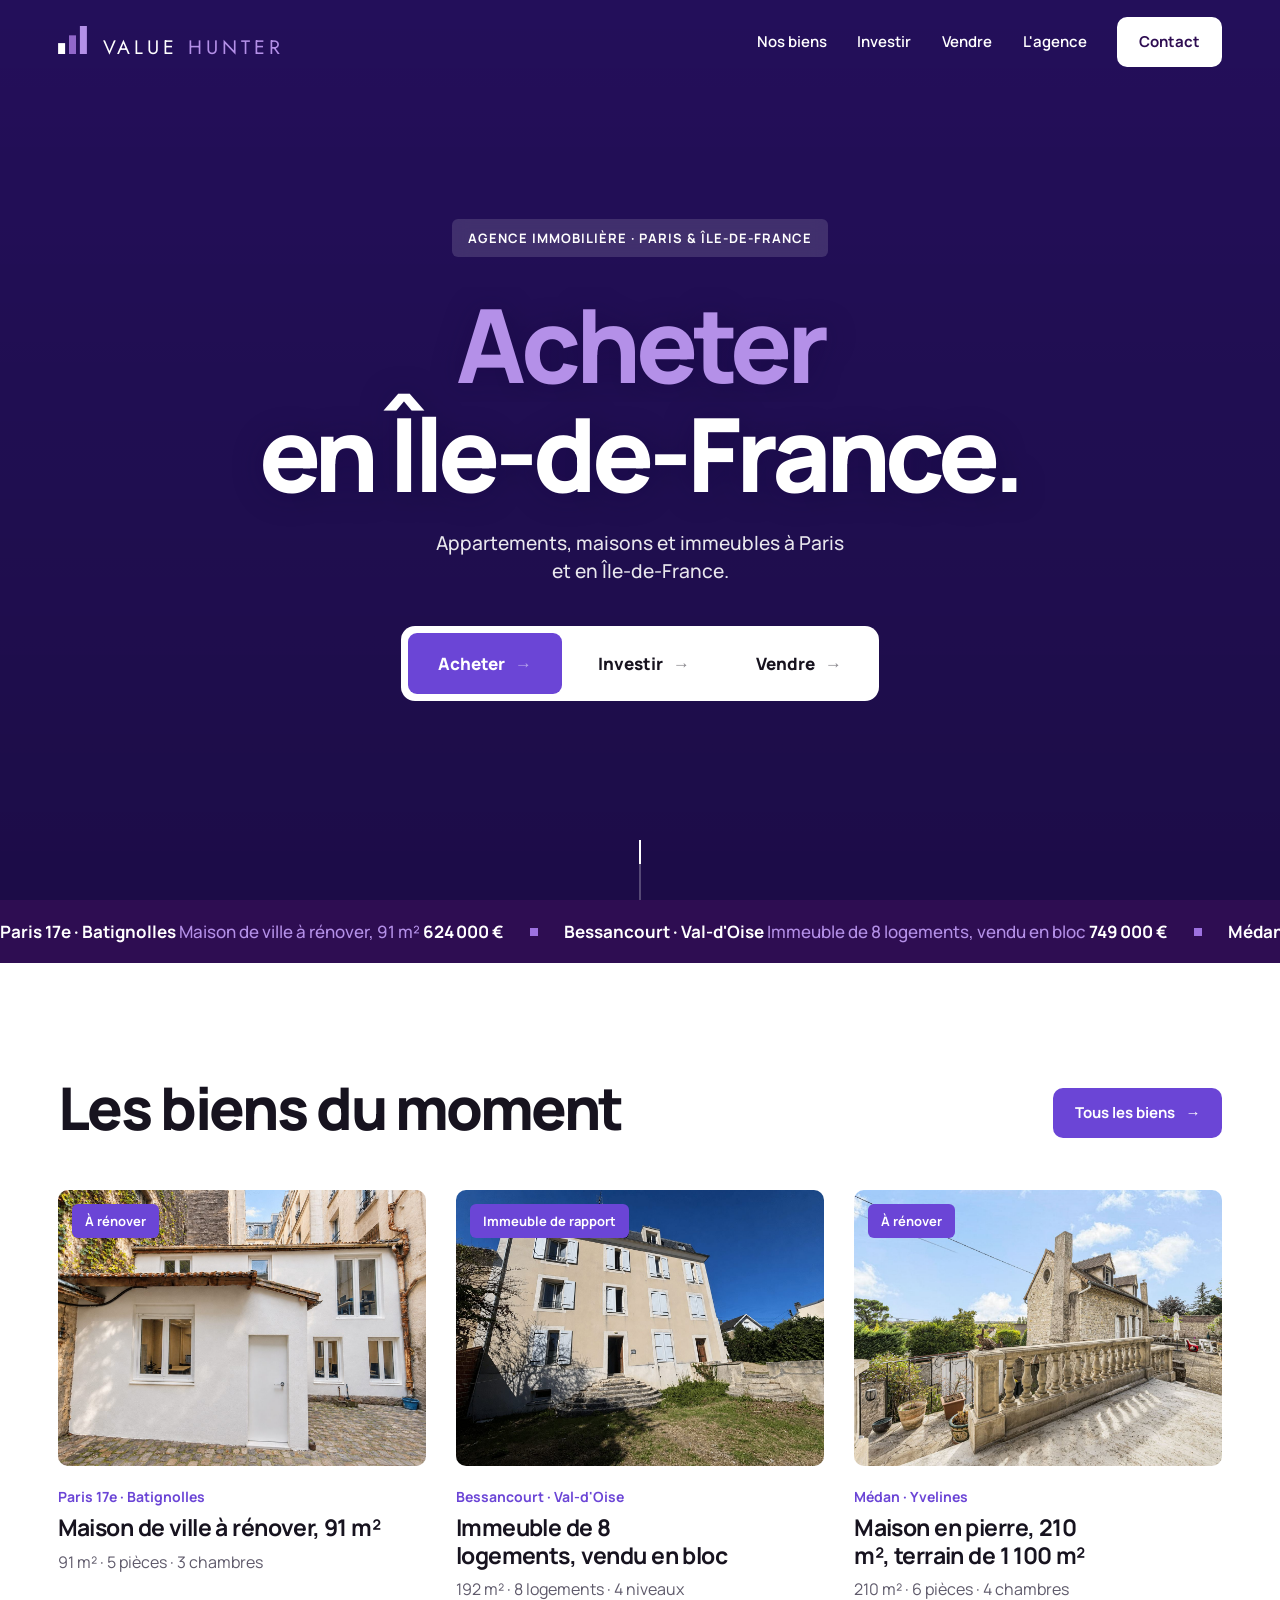
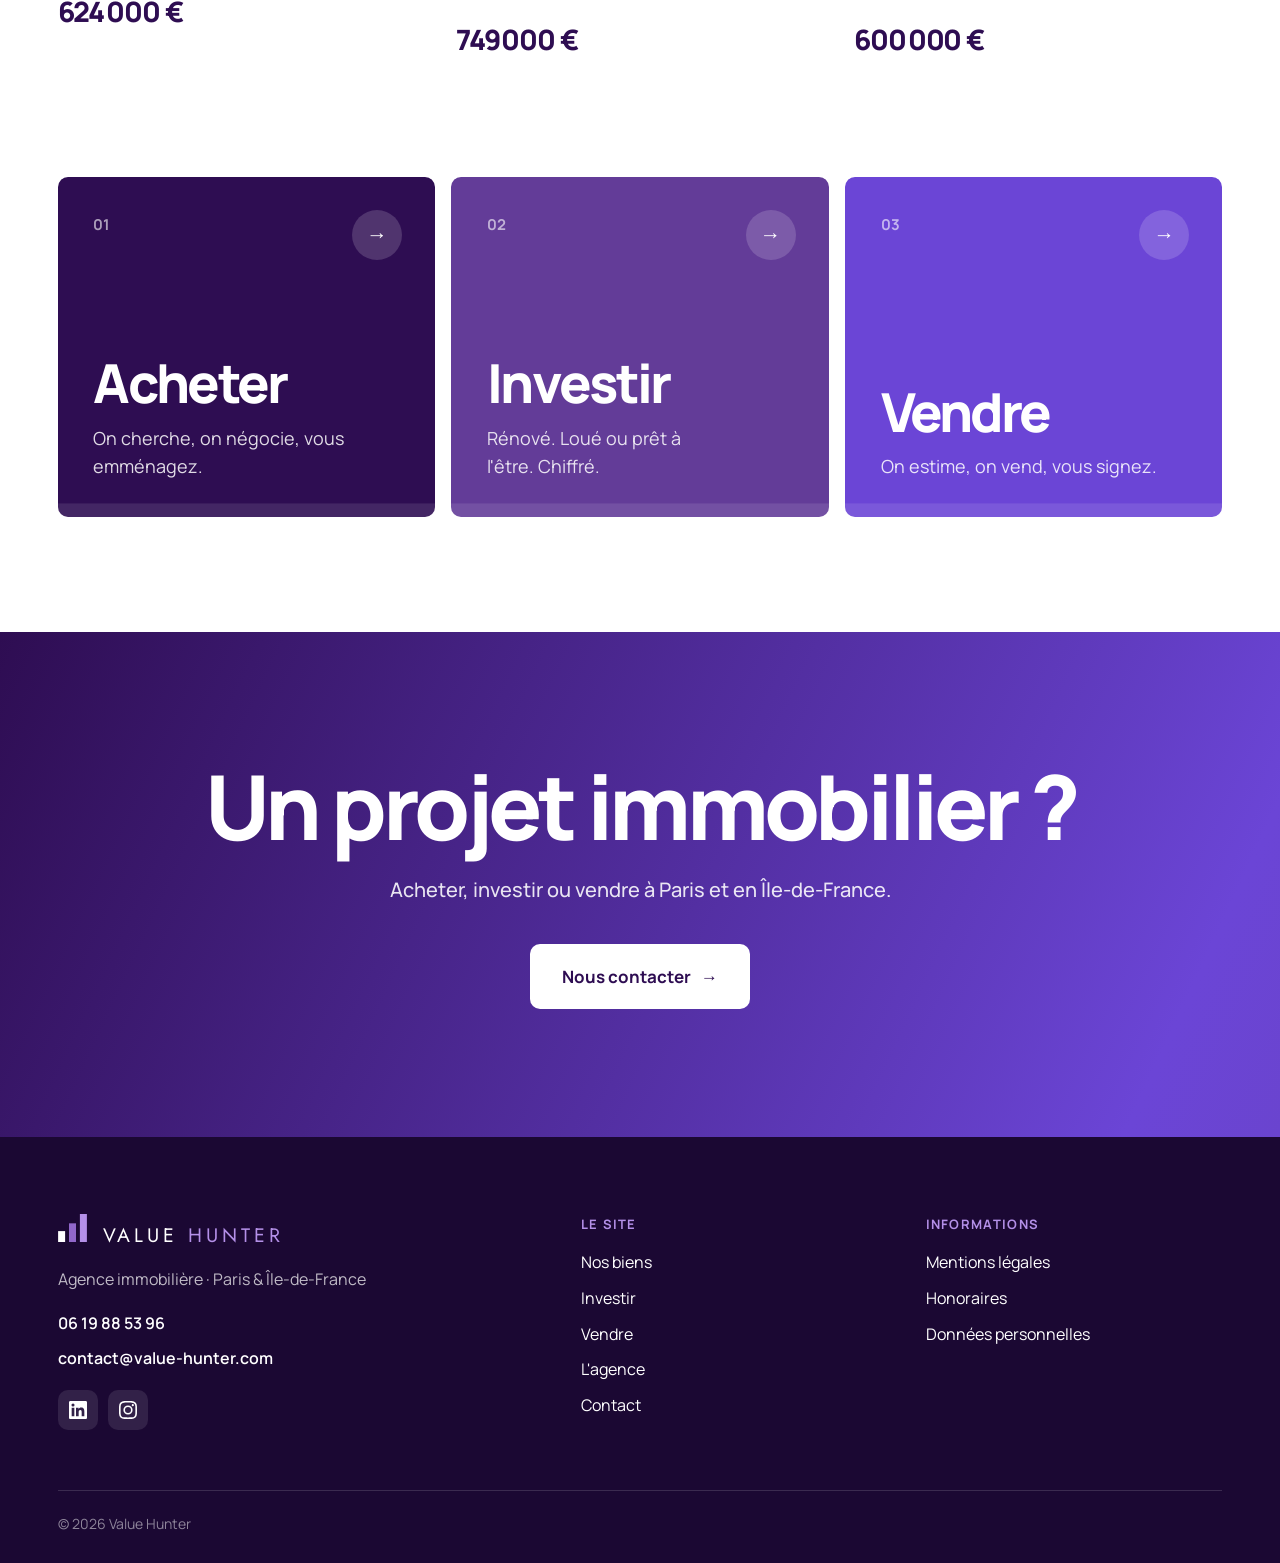
==== commit 41d52a7e: "Bouton Instagram dans le pied de page" ====
--- a/index.html
+++ b/index.html
@@ -5,15 +5,14 @@
   <meta name="viewport" content="width=device-width, initial-scale=1">
   <title>Value Hunter · Agence immobilière · Paris &amp; Île-de-France</title>
   <meta name="description" content="Value Hunter, agence immobilière : acheter, investir, vendre à Paris et en Île-de-France.">
-  <meta name="robots" content="noindex, nofollow">
   <meta property="og:type" content="website">
   <meta property="og:title" content="Value Hunter · Agence immobilière · Paris &amp; Île-de-France">
   <meta property="og:description" content="Value Hunter, agence immobilière : acheter, investir, vendre à Paris et en Île-de-France.">
   <link rel="icon" href="assets/img/favicon.svg" type="image/svg+xml">
   <link rel="preload" href="assets/fonts/manrope-latin.woff2" as="font" type="font/woff2" crossorigin>
-  <link rel="stylesheet" href="assets/css/polices.css?v=202610031515">
-  <link rel="stylesheet" href="assets/css/v4.css?v=202610031515">
-  <link rel="stylesheet" href="assets/css/v4-pages.css?v=202610031515">
+  <link rel="stylesheet" href="assets/css/polices.css?v=202610031900">
+  <link rel="stylesheet" href="assets/css/v4.css?v=202610031900">
+  <link rel="stylesheet" href="assets/css/v4-pages.css?v=202610031900">
   <script>document.documentElement.classList.add("avec-js")</script>
 </head>
 <body data-page="accueil">
@@ -81,7 +80,7 @@
   </section>
 </main>
 
-<script src="assets/js/biens.js?v=202610031515"></script>
-<script src="assets/js/v4.js?v=202610031515"></script>
+<script src="assets/js/biens.js?v=202610031900"></script>
+<script src="assets/js/v4.js?v=202610031900"></script>
 </body>
 </html>
--- a/assets/css/v4-pages.css
+++ b/assets/css/v4-pages.css
@@ -347,3 +347,9 @@
 .formulaire .consentement { font-size: 14px; }
 .formulaire .formulaire__mention { font-size: 13px; }
 .formulaire button.bouton { padding-top: 14px; padding-bottom: 14px; }
+
+/* Simulateur de rendement : pas d'encadré lilas dans le bloc foncé, et plus compact */
+.simulateur .formulaire { padding: 0; background: none; border: 0; }
+.simulateur { gap: clamp(20px, 3vw, 44px); padding: clamp(22px, 2.8vw, 36px); }
+.simulateur .champ input { padding: 10px 14px; }
+.simulateur__valeur { font-size: clamp(52px, 6.5vw, 92px); margin: 4px 0 10px; }
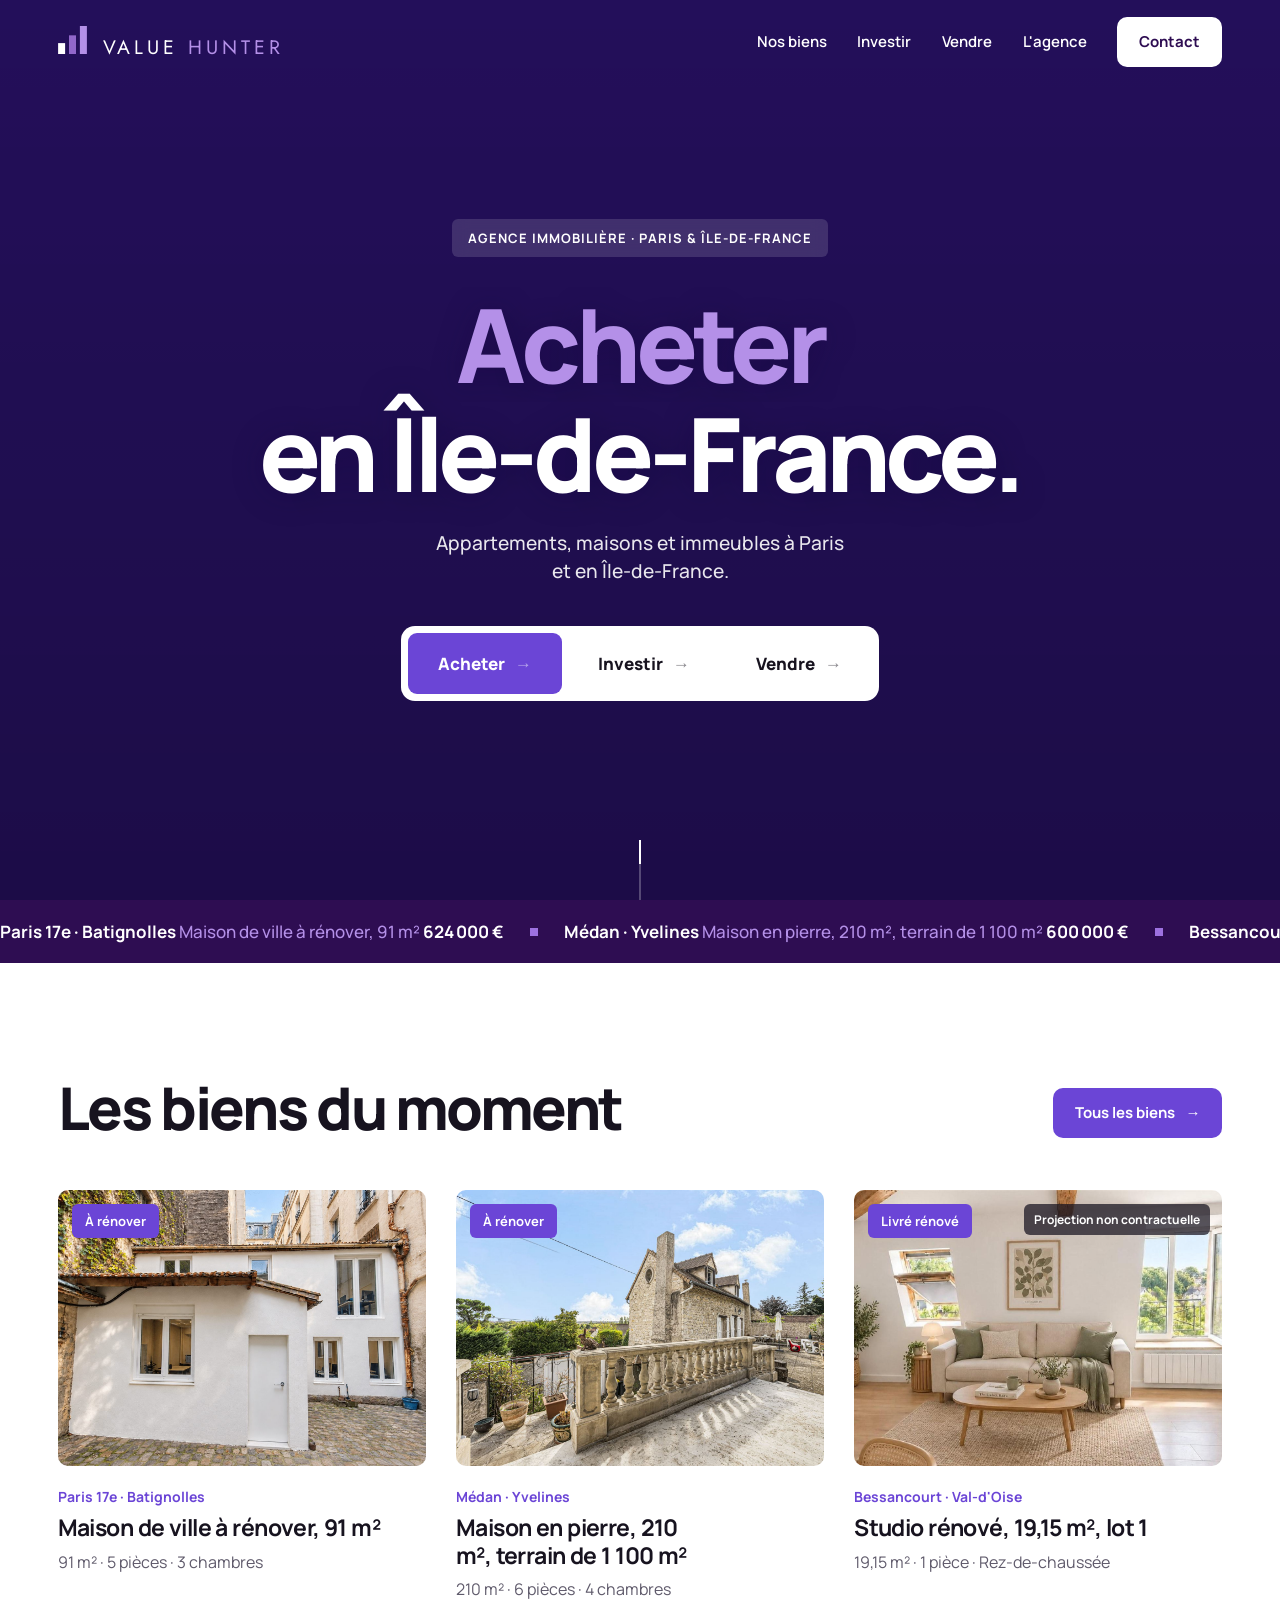
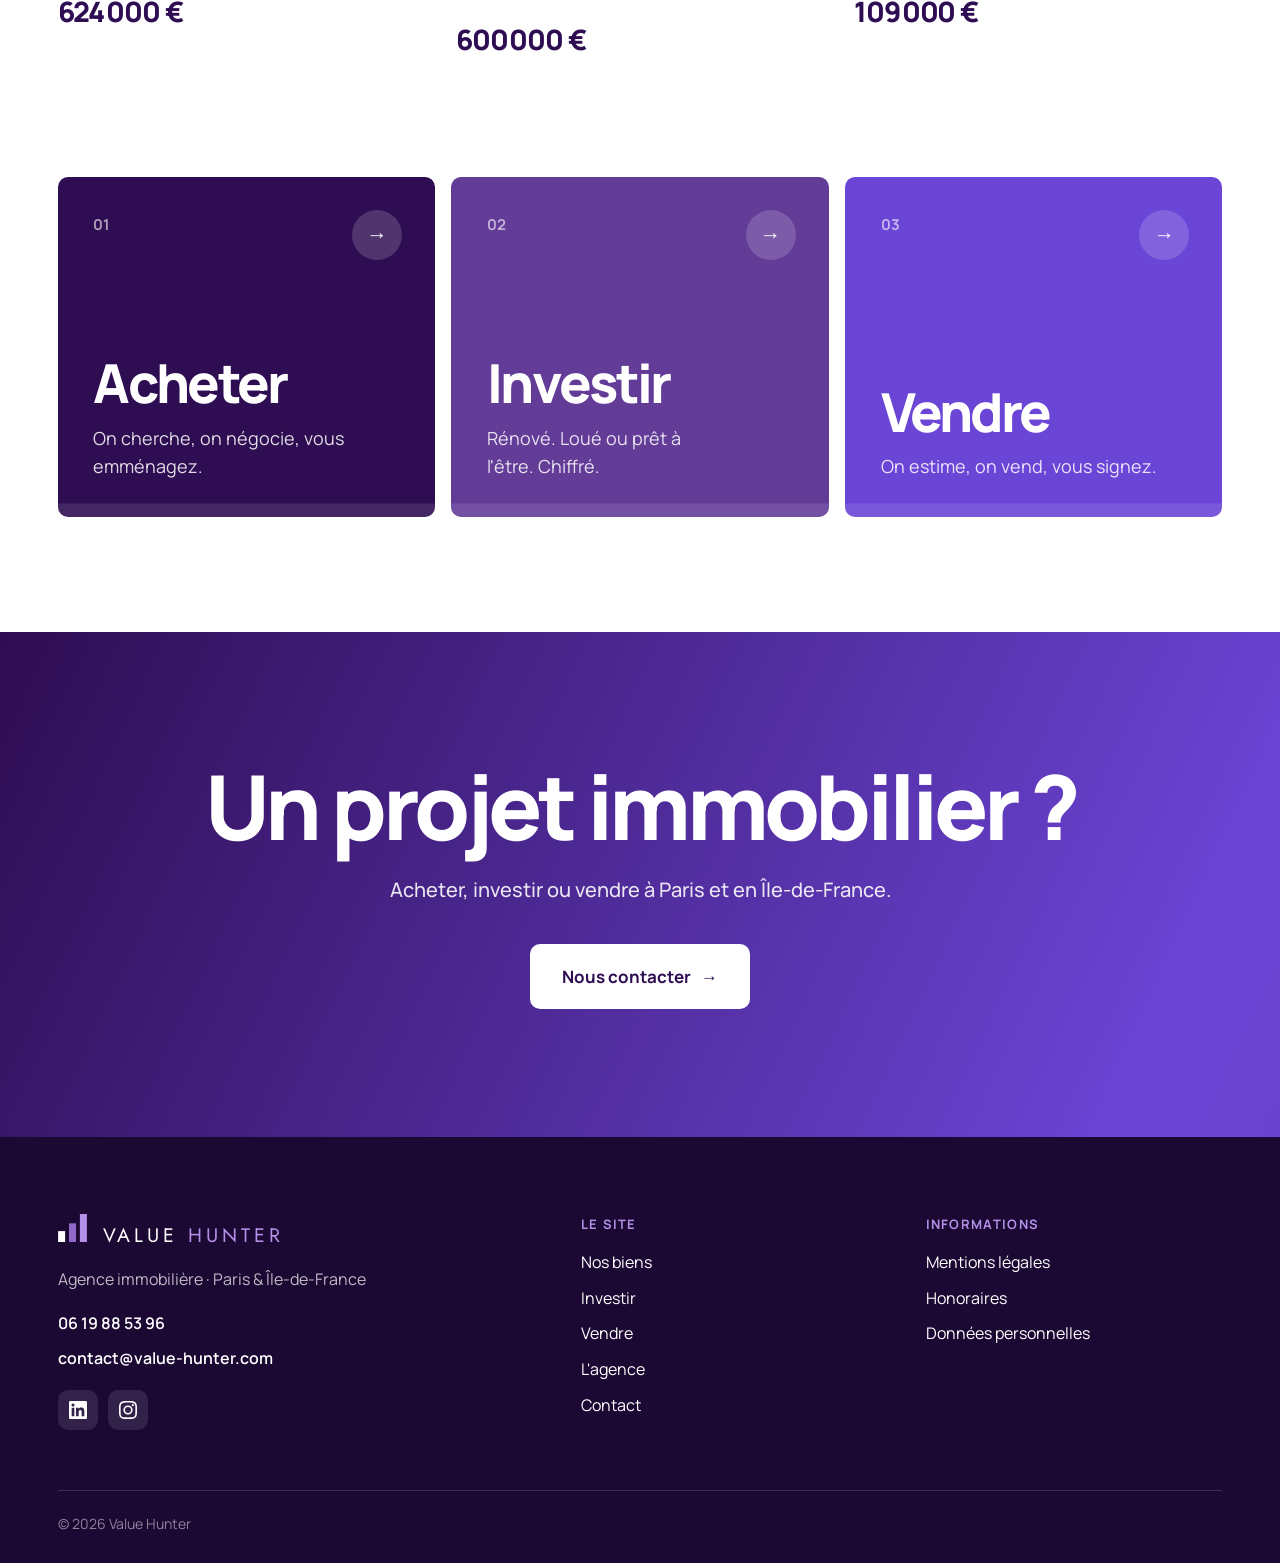
==== commit fb0df692: "Retrait de l'annonce de l'immeuble de Bessancourt en bloc" ====
--- a/index.html
+++ b/index.html
@@ -10,9 +10,9 @@
   <meta property="og:description" content="Value Hunter, agence immobilière : acheter, investir, vendre à Paris et en Île-de-France.">
   <link rel="icon" href="assets/img/favicon.svg" type="image/svg+xml">
   <link rel="preload" href="assets/fonts/manrope-latin.woff2" as="font" type="font/woff2" crossorigin>
-  <link rel="stylesheet" href="assets/css/polices.css?v=202610031900">
-  <link rel="stylesheet" href="assets/css/v4.css?v=202610031900">
-  <link rel="stylesheet" href="assets/css/v4-pages.css?v=202610031900">
+  <link rel="stylesheet" href="assets/css/polices.css?v=202610161018">
+  <link rel="stylesheet" href="assets/css/v4.css?v=202610161018">
+  <link rel="stylesheet" href="assets/css/v4-pages.css?v=202610161018">
   <script>document.documentElement.classList.add("avec-js")</script>
 </head>
 <body data-page="accueil">
@@ -80,7 +80,7 @@
   </section>
 </main>
 
-<script src="assets/js/biens.js?v=202610031900"></script>
-<script src="assets/js/v4.js?v=202610031900"></script>
+<script src="assets/js/biens.js?v=202610161018"></script>
+<script src="assets/js/v4.js?v=202610161018"></script>
 </body>
 </html>
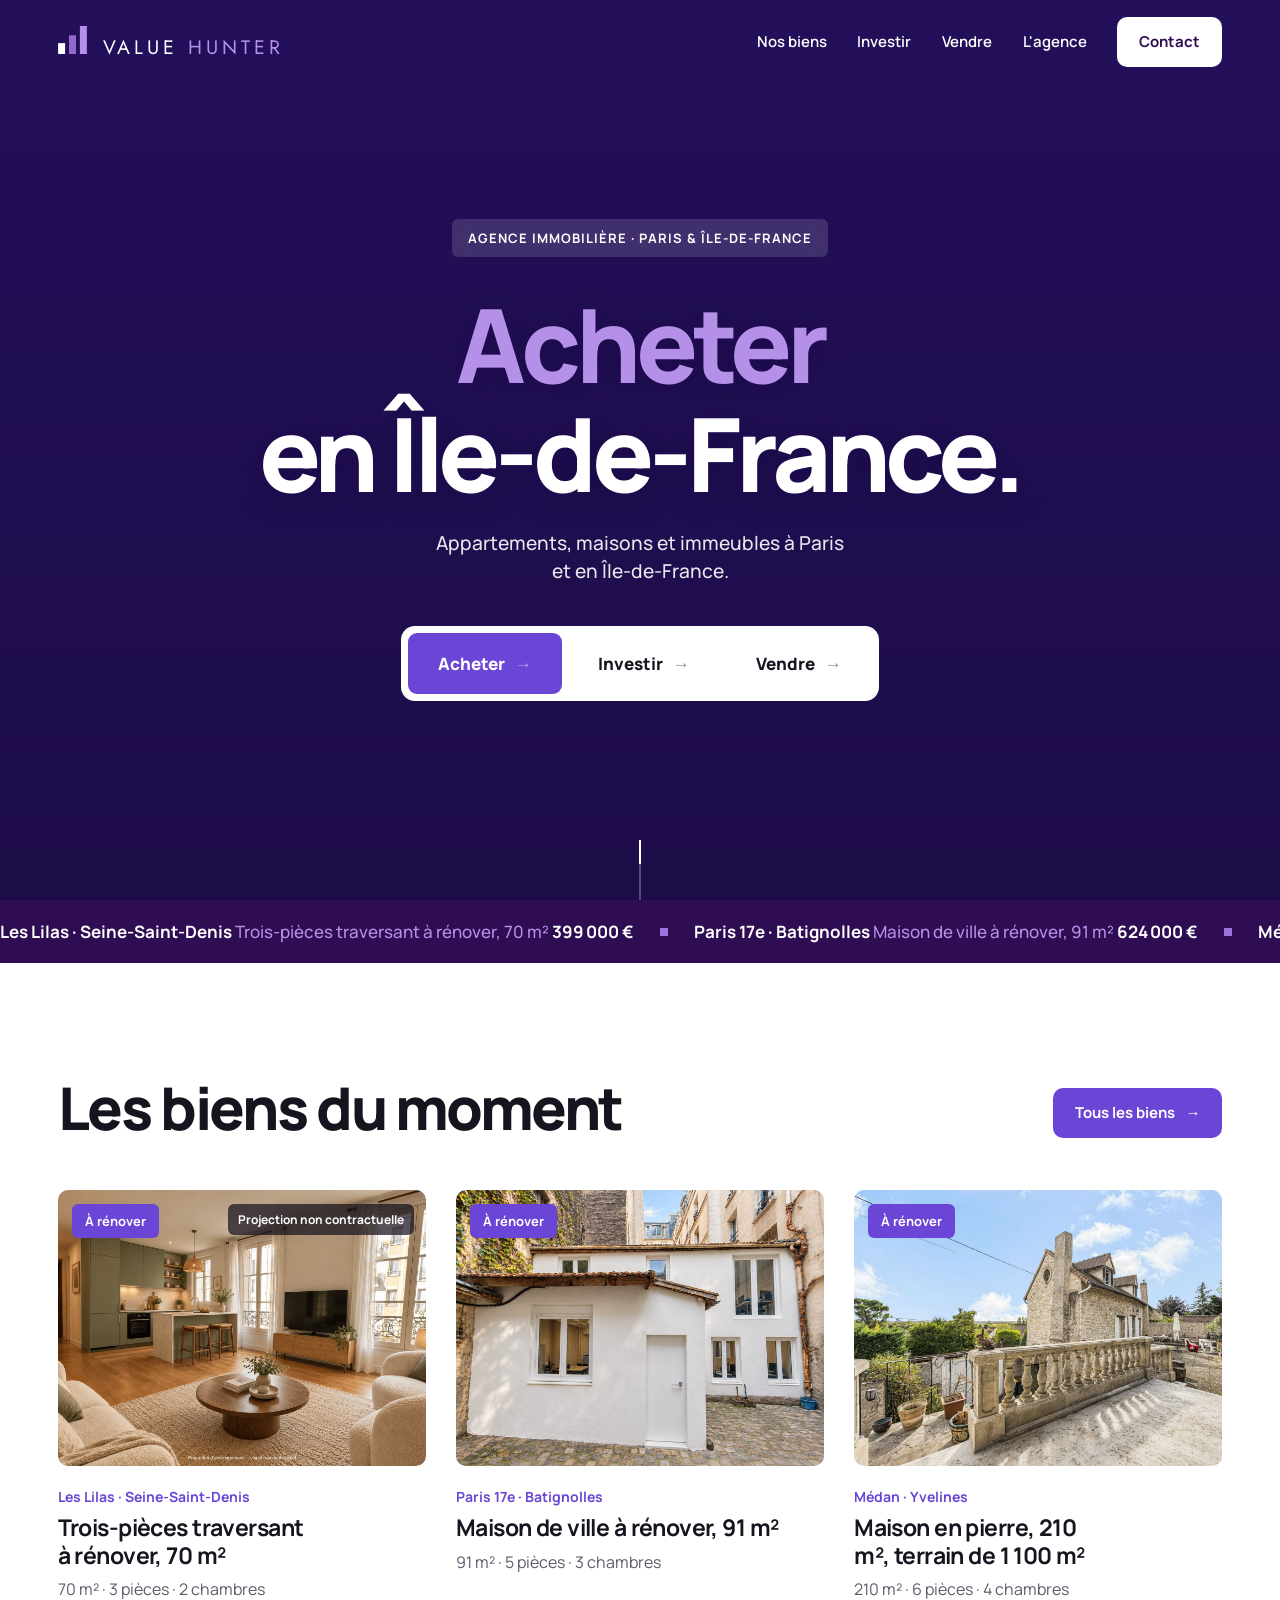
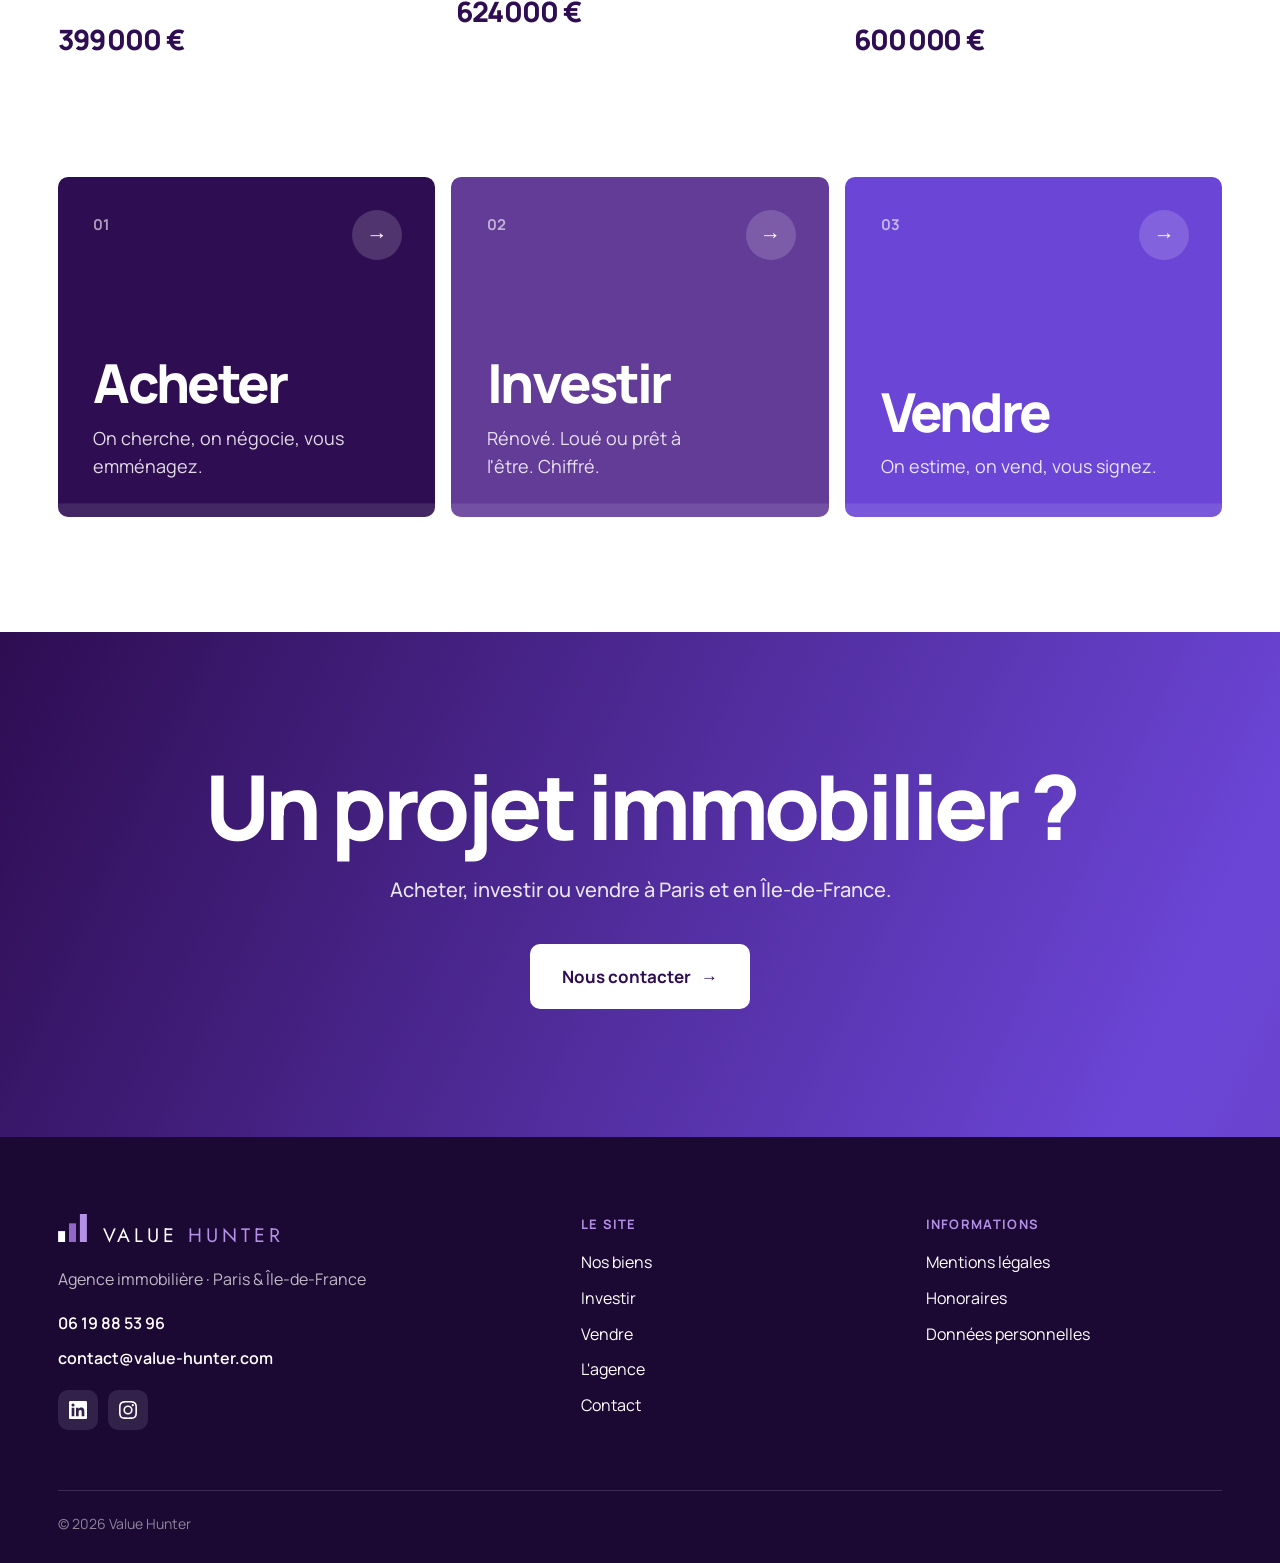
==== commit b8a2d19f: "Nouvelle annonce : trois-pièces à rénover aux Lilas (VH-013)" ====
--- a/index.html
+++ b/index.html
@@ -10,9 +10,9 @@
   <meta property="og:description" content="Value Hunter, agence immobilière : acheter, investir, vendre à Paris et en Île-de-France.">
   <link rel="icon" href="assets/img/favicon.svg" type="image/svg+xml">
   <link rel="preload" href="assets/fonts/manrope-latin.woff2" as="font" type="font/woff2" crossorigin>
-  <link rel="stylesheet" href="assets/css/polices.css?v=202610161018">
-  <link rel="stylesheet" href="assets/css/v4.css?v=202610161018">
-  <link rel="stylesheet" href="assets/css/v4-pages.css?v=202610161018">
+  <link rel="stylesheet" href="assets/css/polices.css?v=202610291721">
+  <link rel="stylesheet" href="assets/css/v4.css?v=202610291721">
+  <link rel="stylesheet" href="assets/css/v4-pages.css?v=202610291721">
   <script>document.documentElement.classList.add("avec-js")</script>
 </head>
 <body data-page="accueil">
@@ -80,7 +80,7 @@
   </section>
 </main>
 
-<script src="assets/js/biens.js?v=202610161018"></script>
-<script src="assets/js/v4.js?v=202610161018"></script>
+<script src="assets/js/biens.js?v=202610291721"></script>
+<script src="assets/js/v4.js?v=202610291721"></script>
 </body>
 </html>
